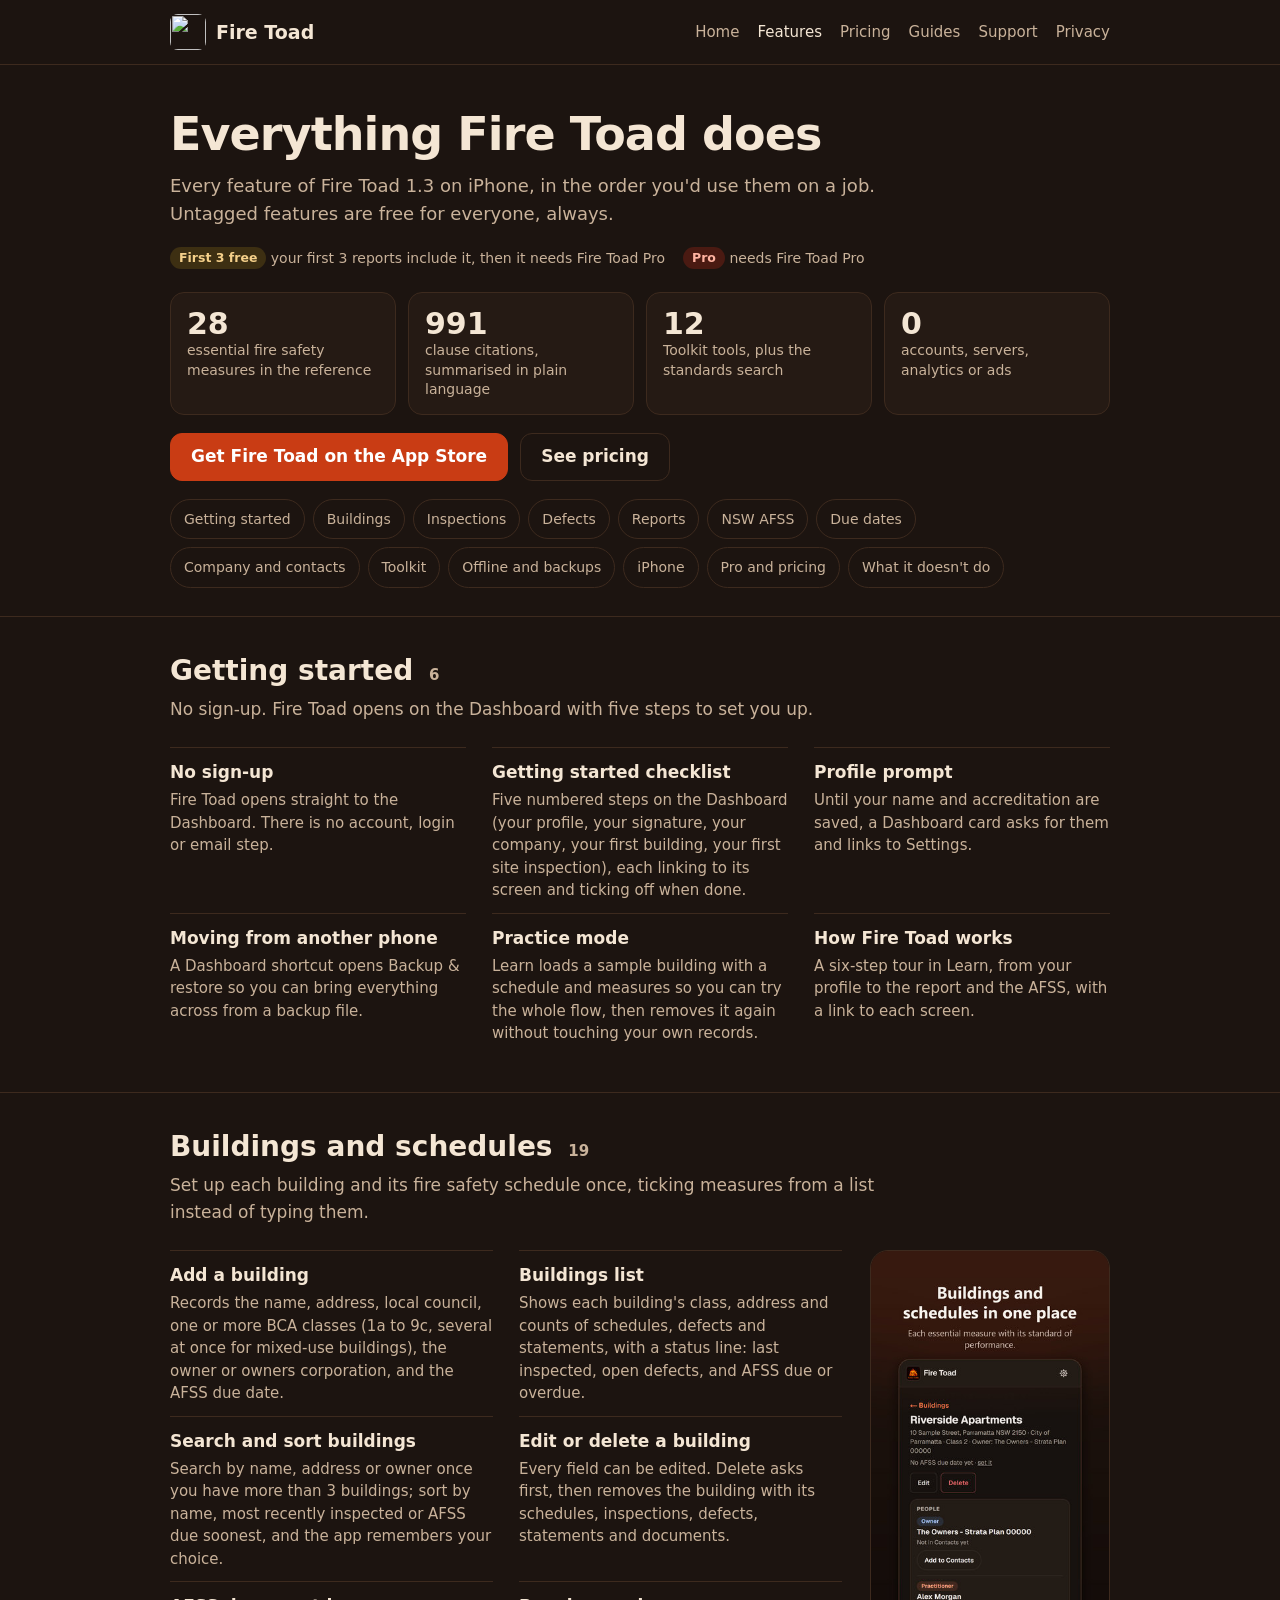
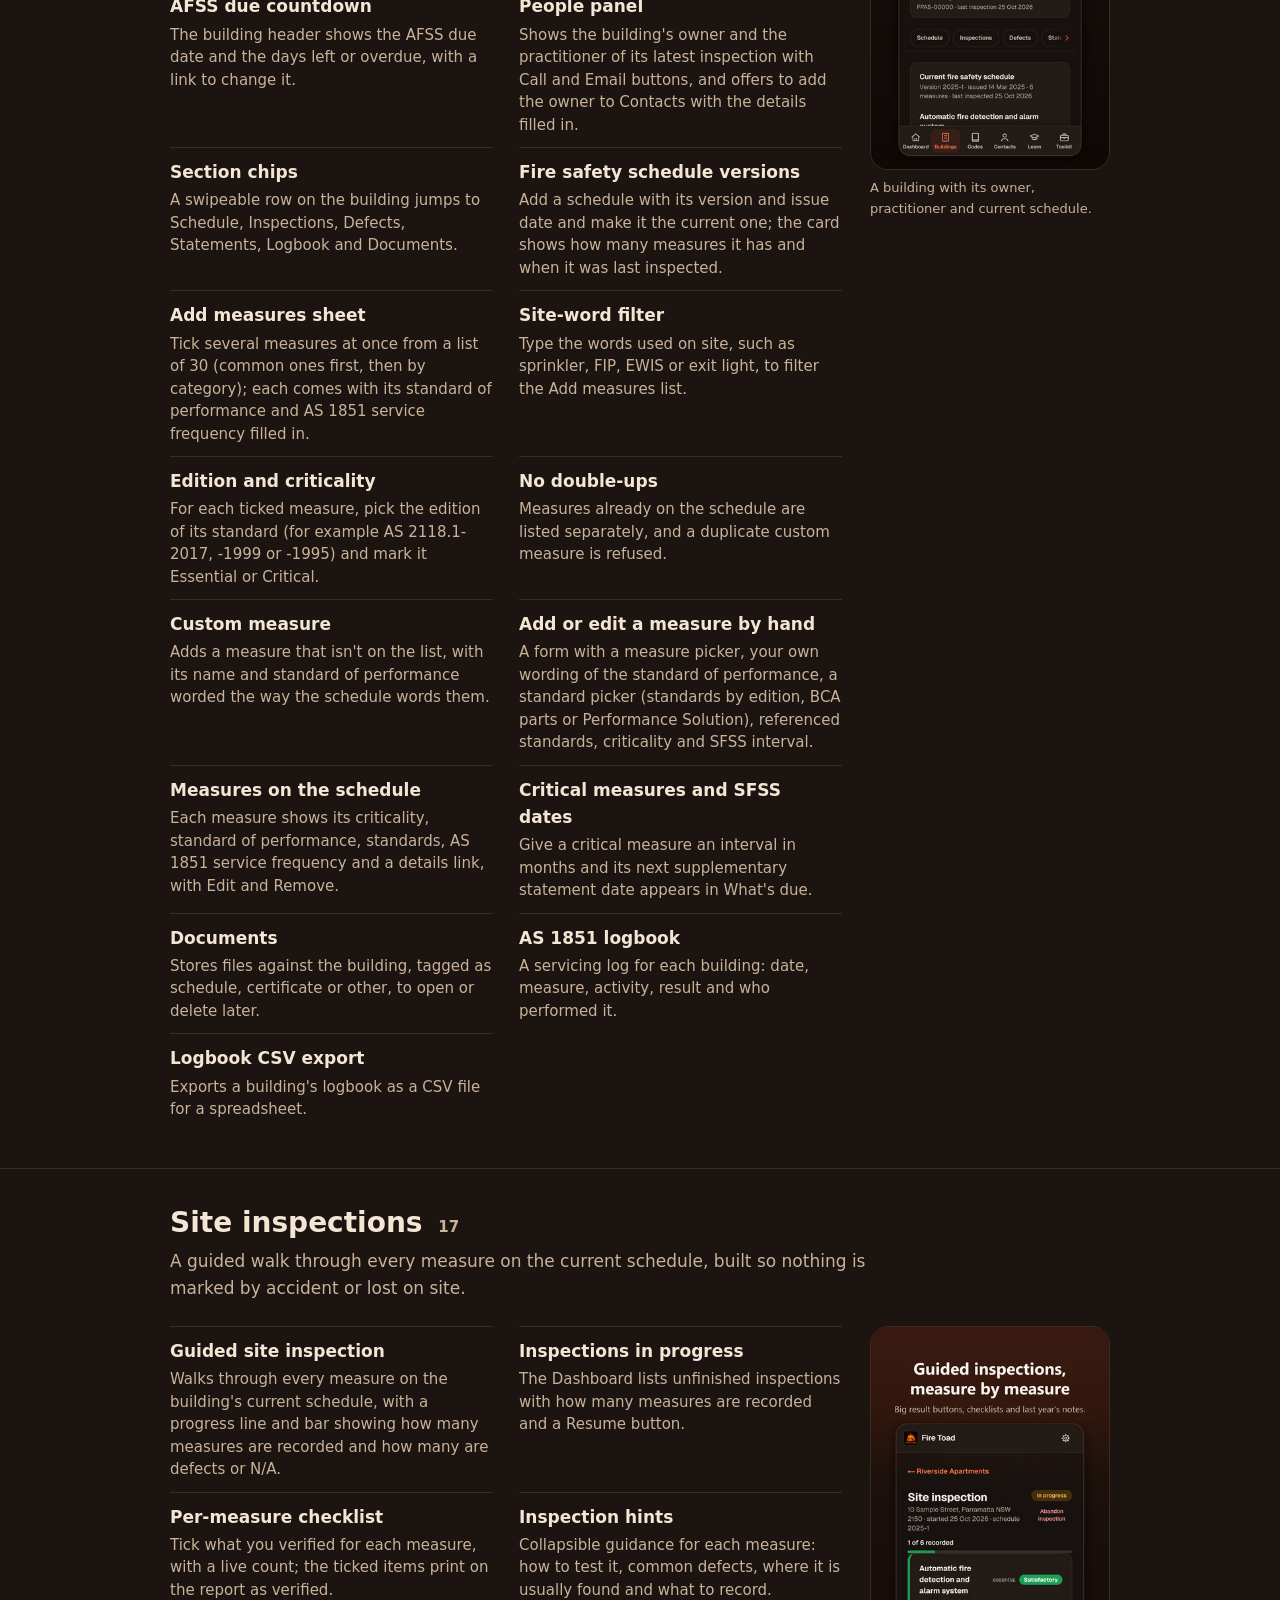
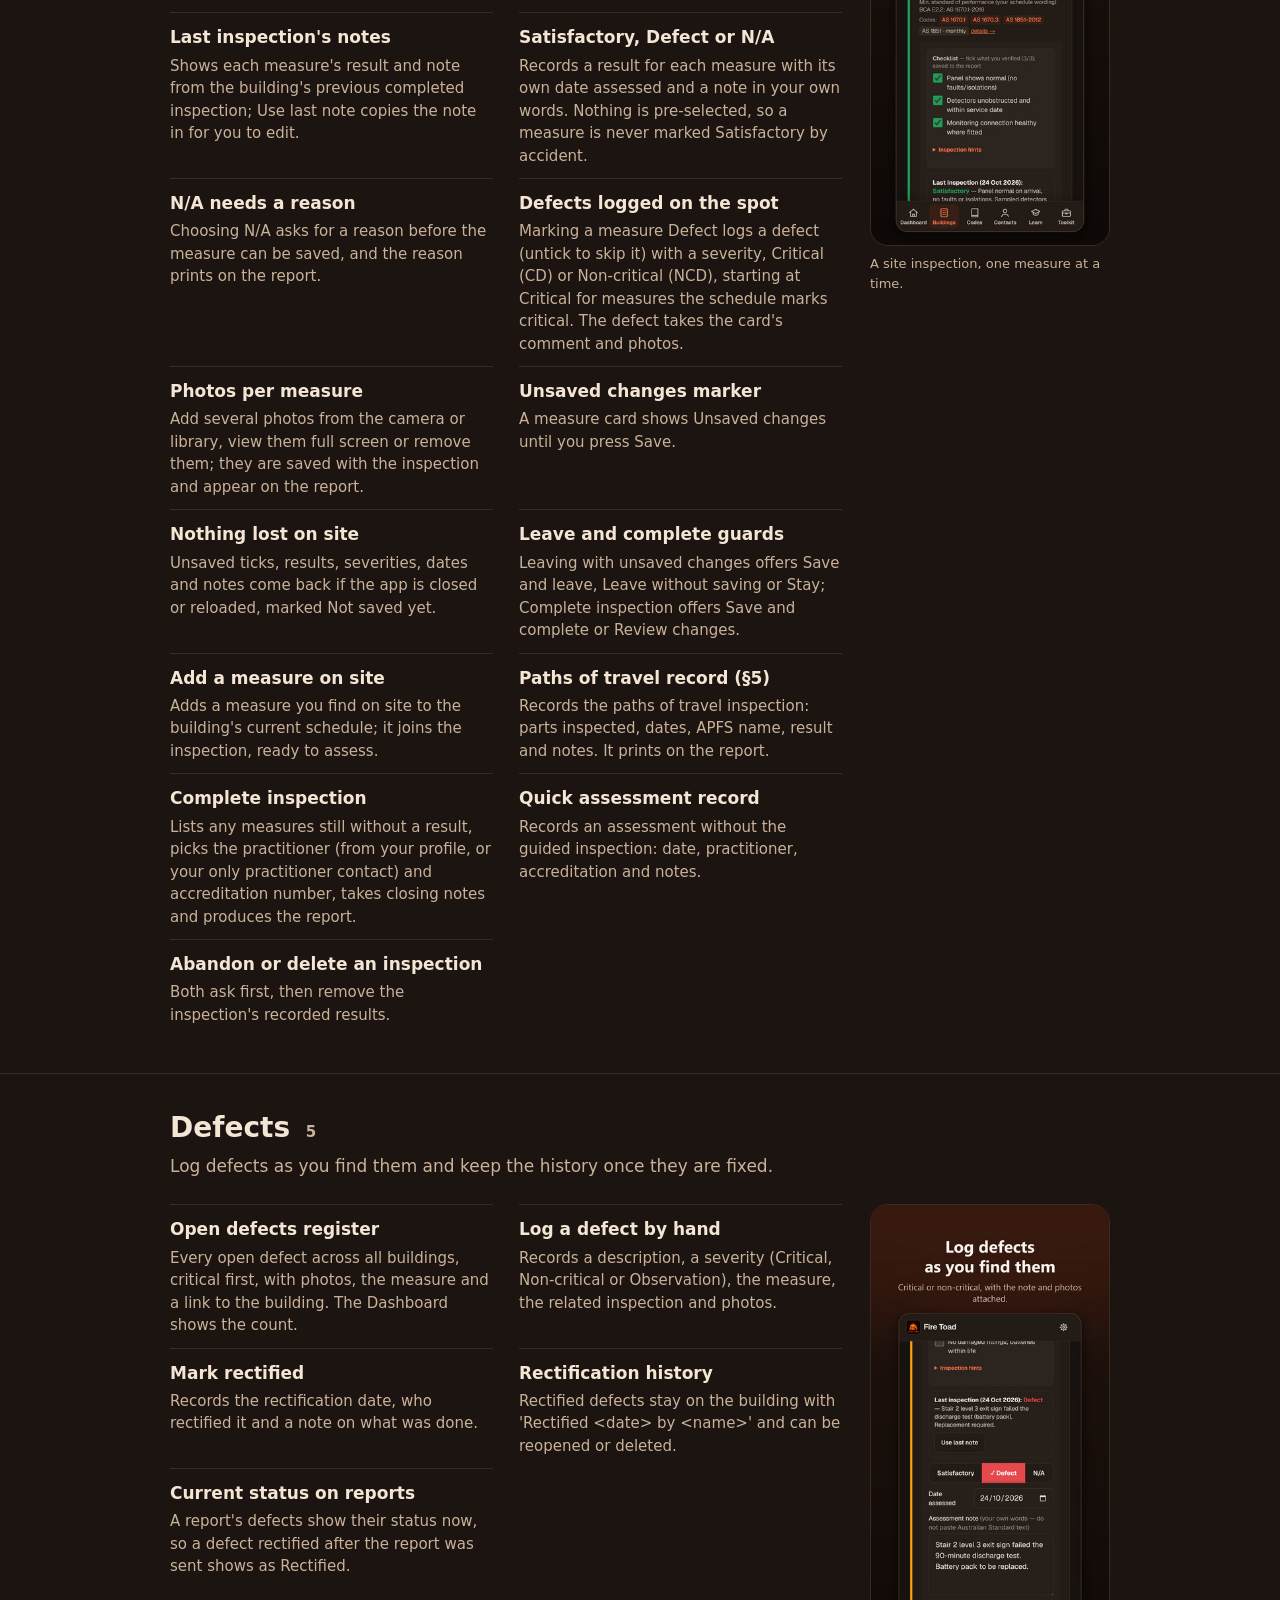
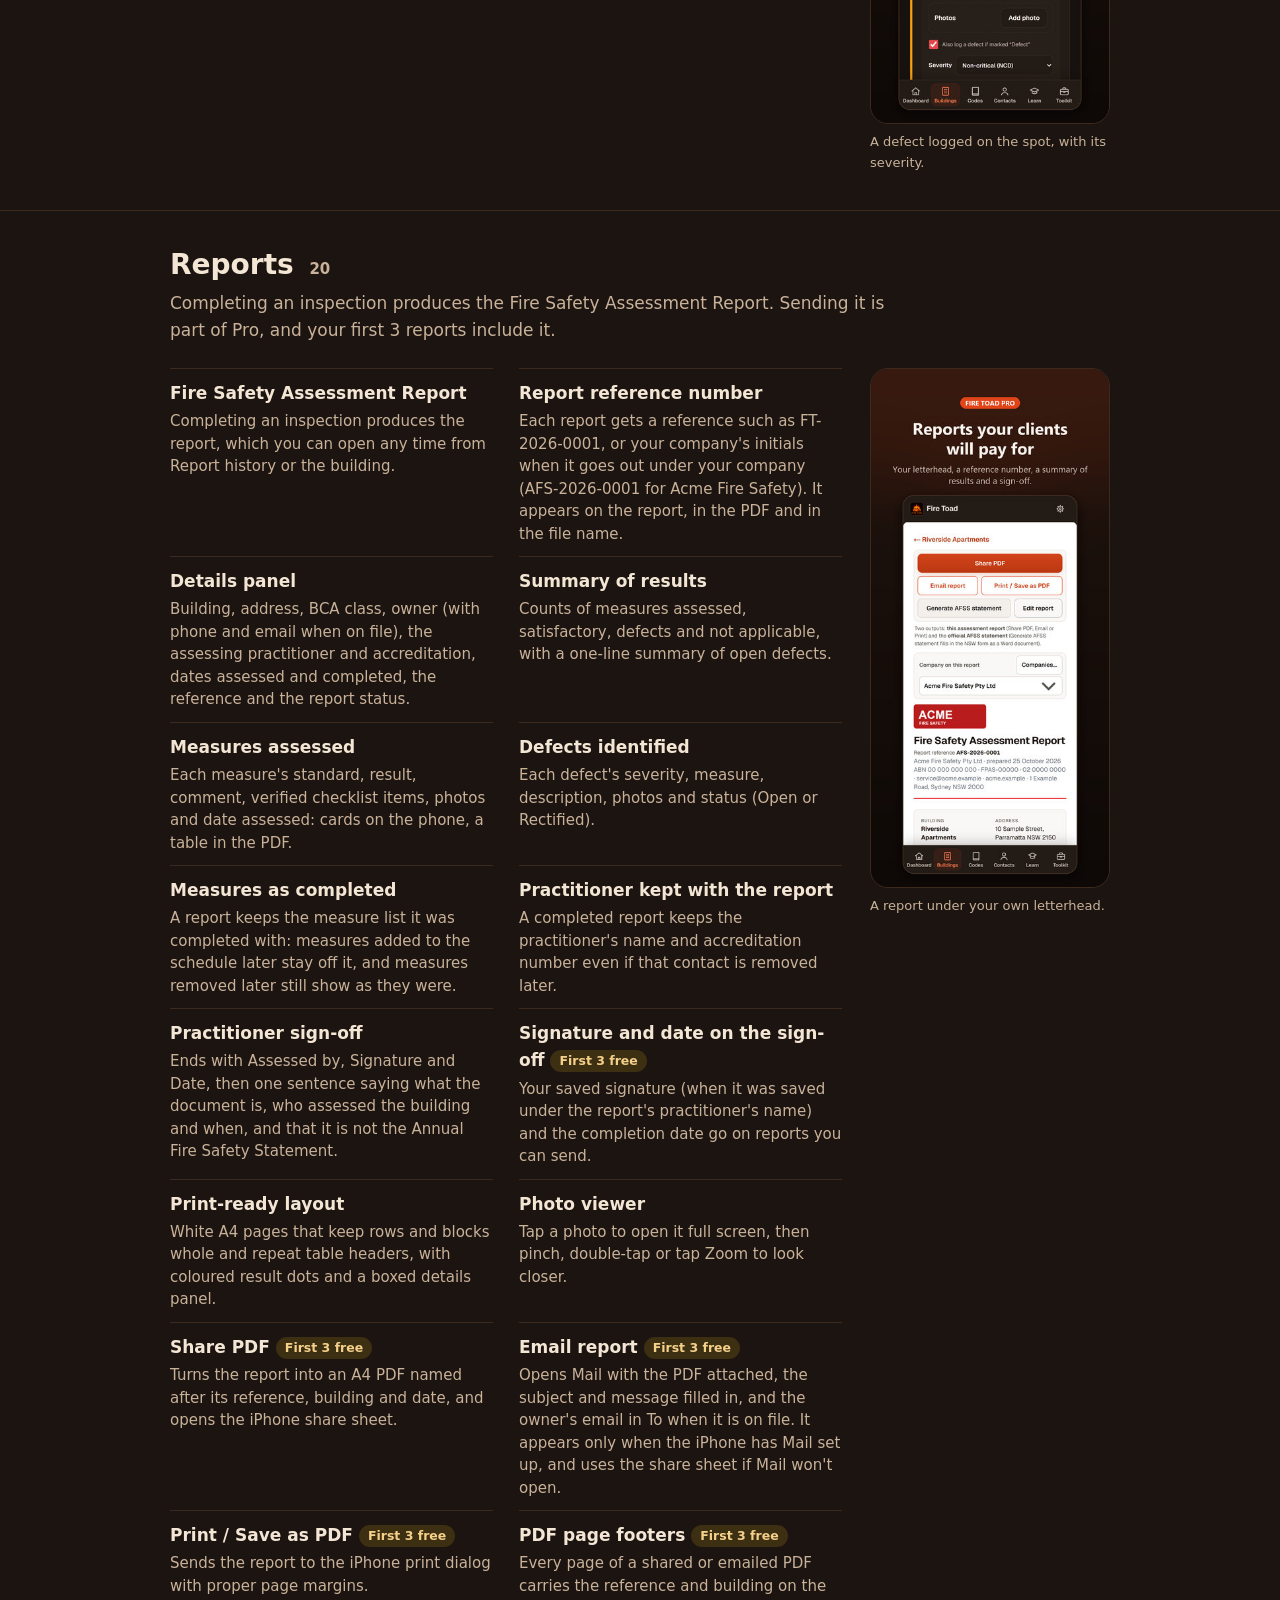
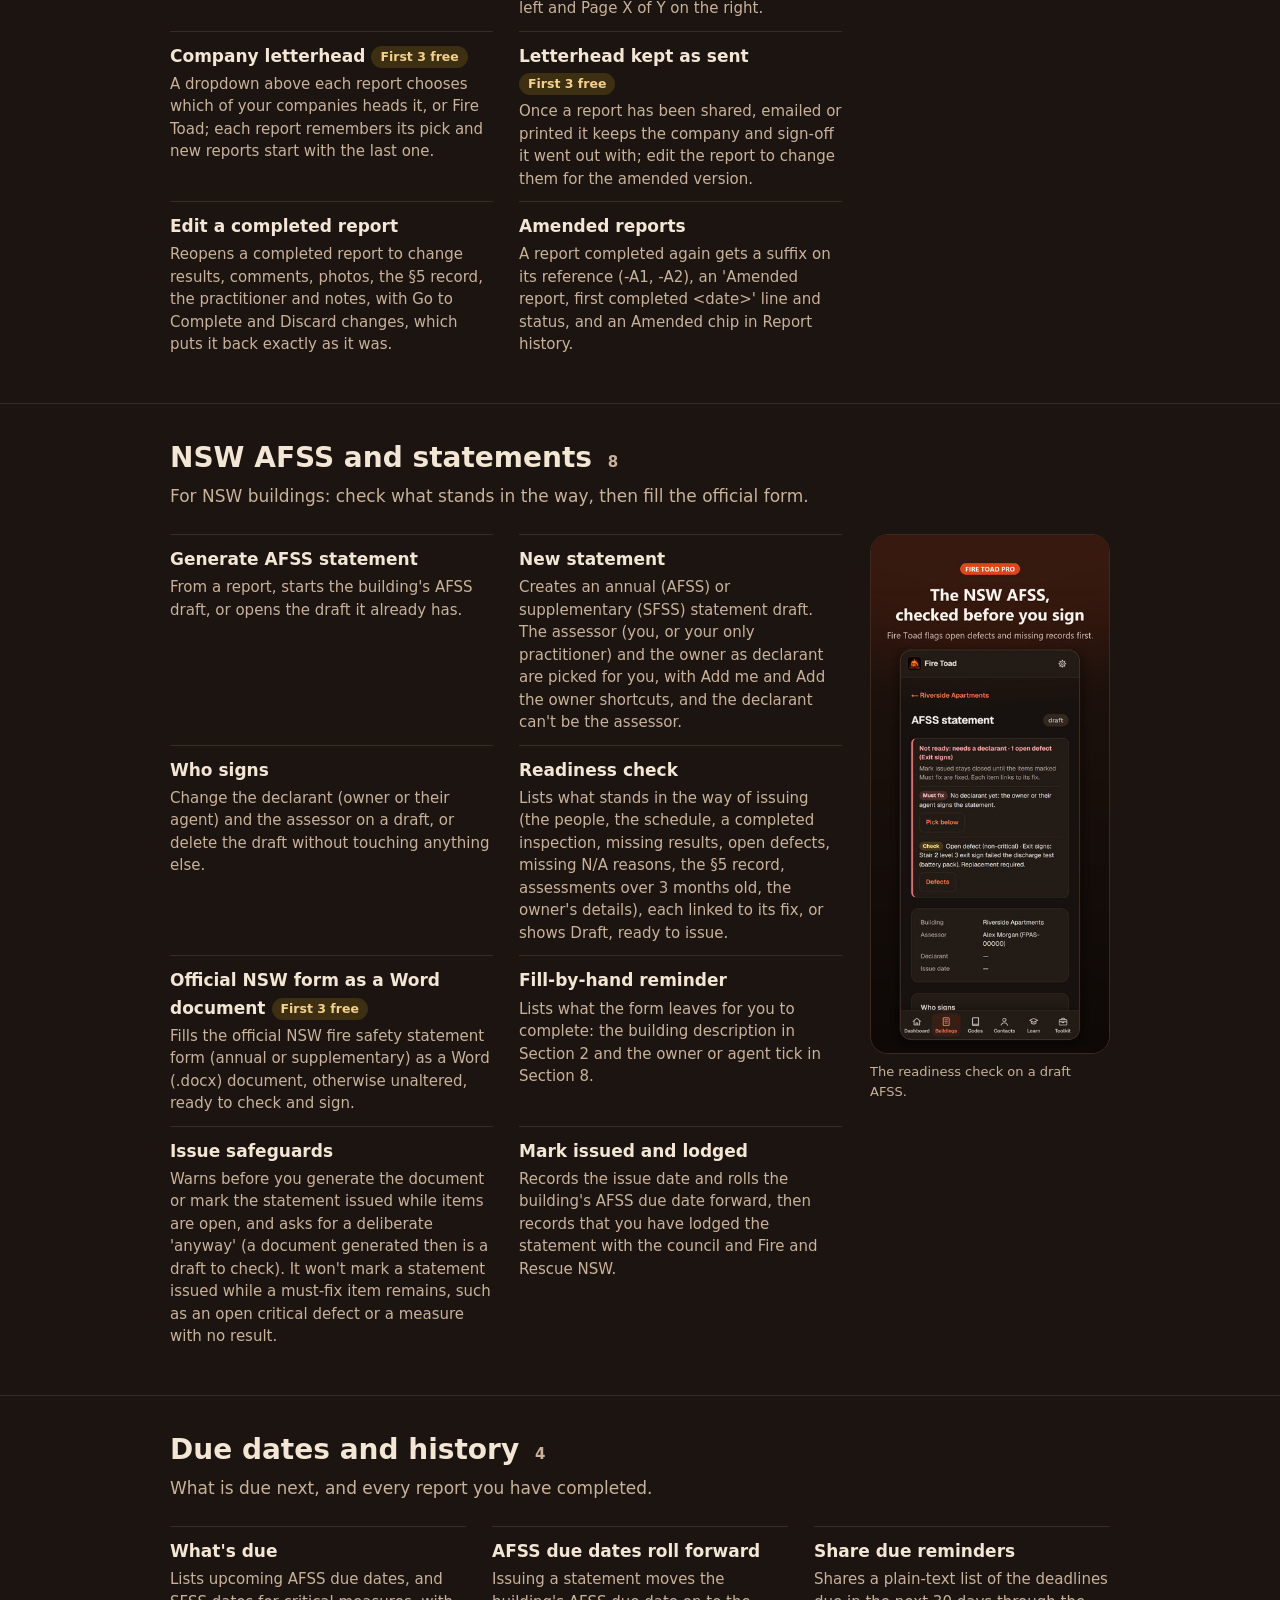
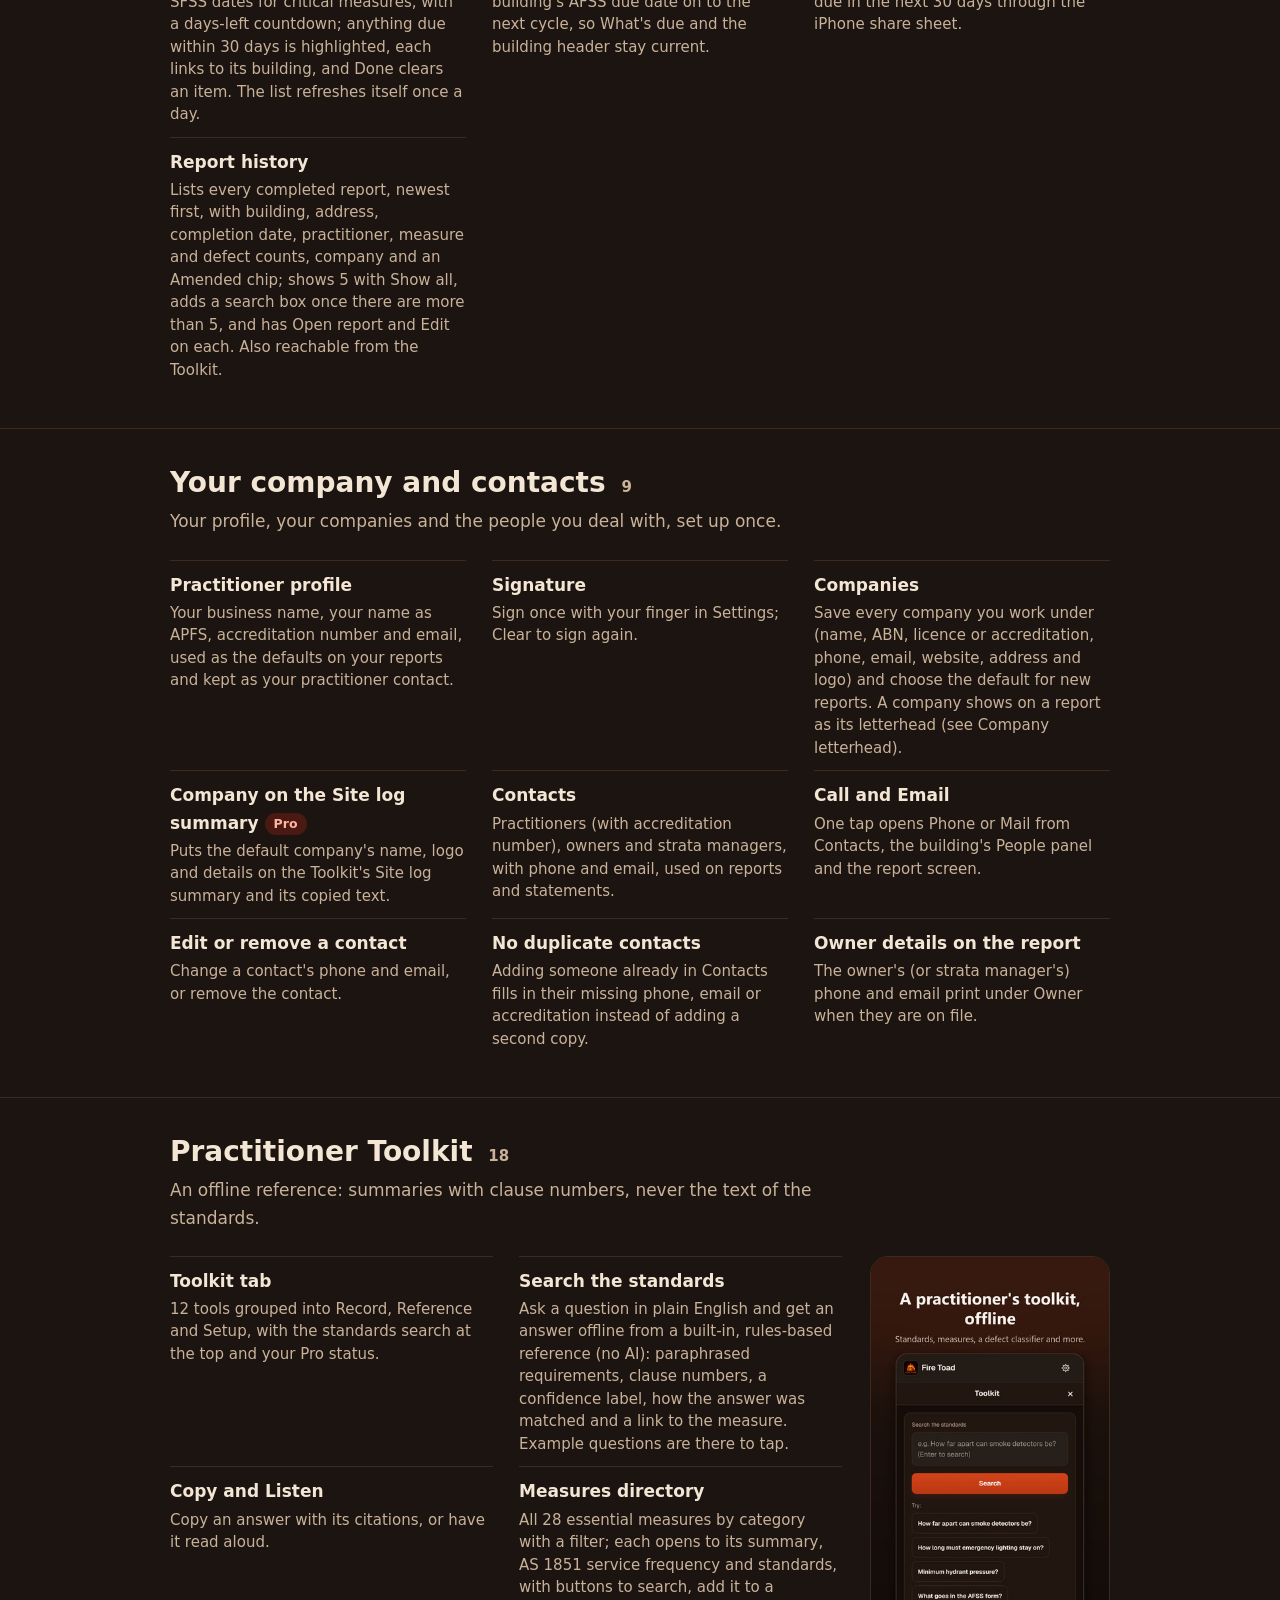
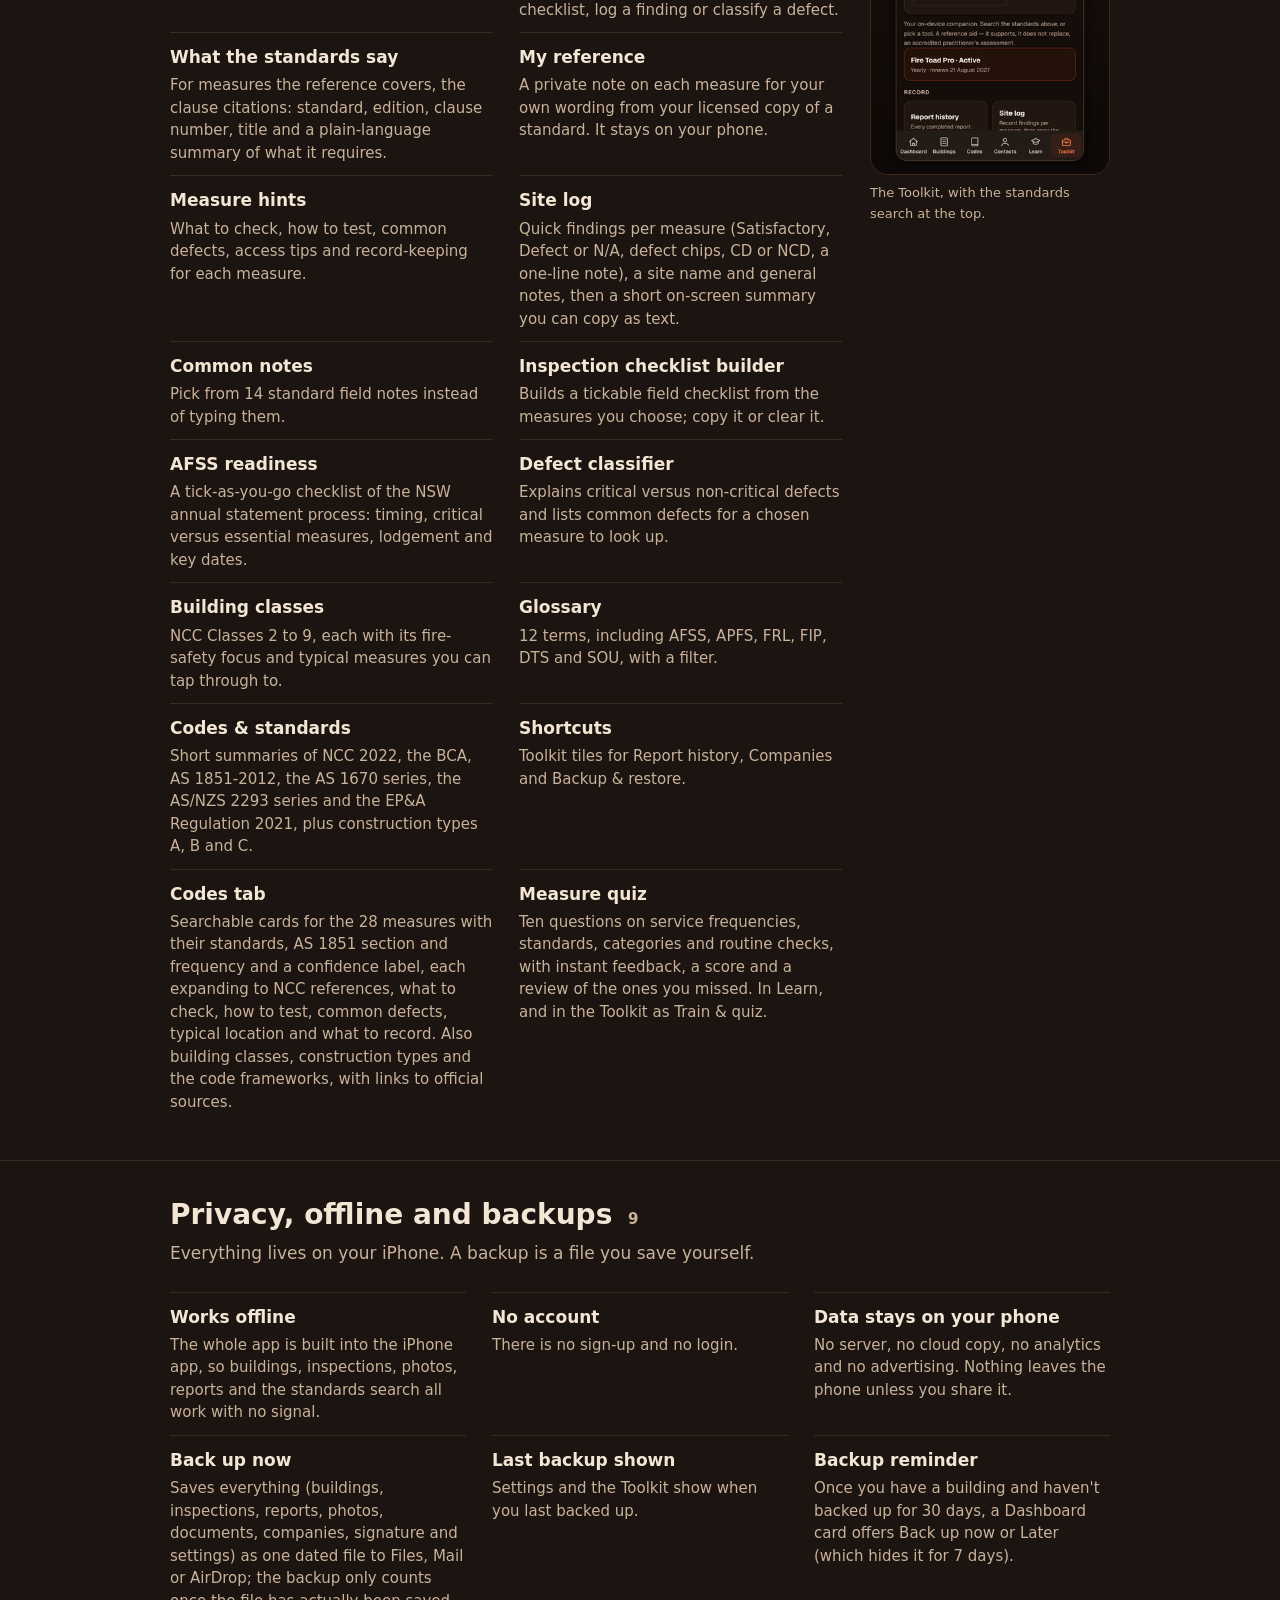
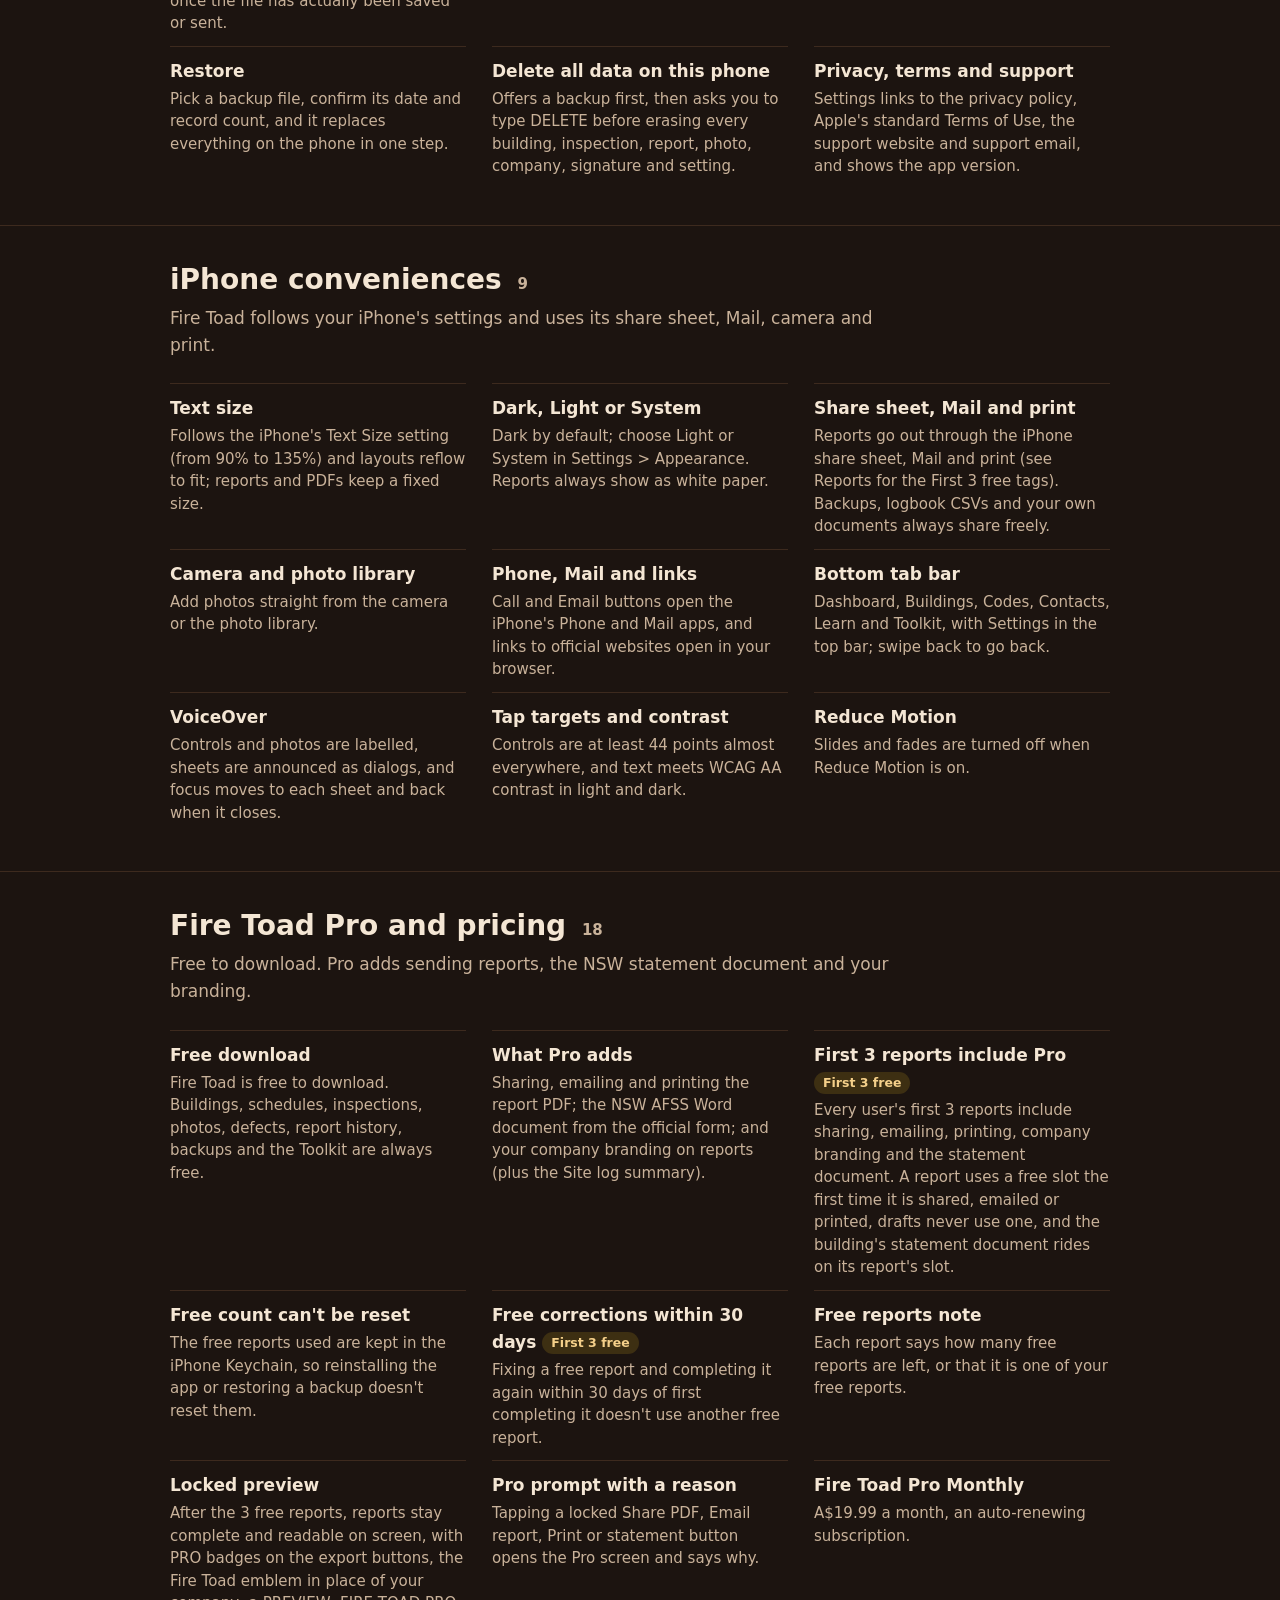
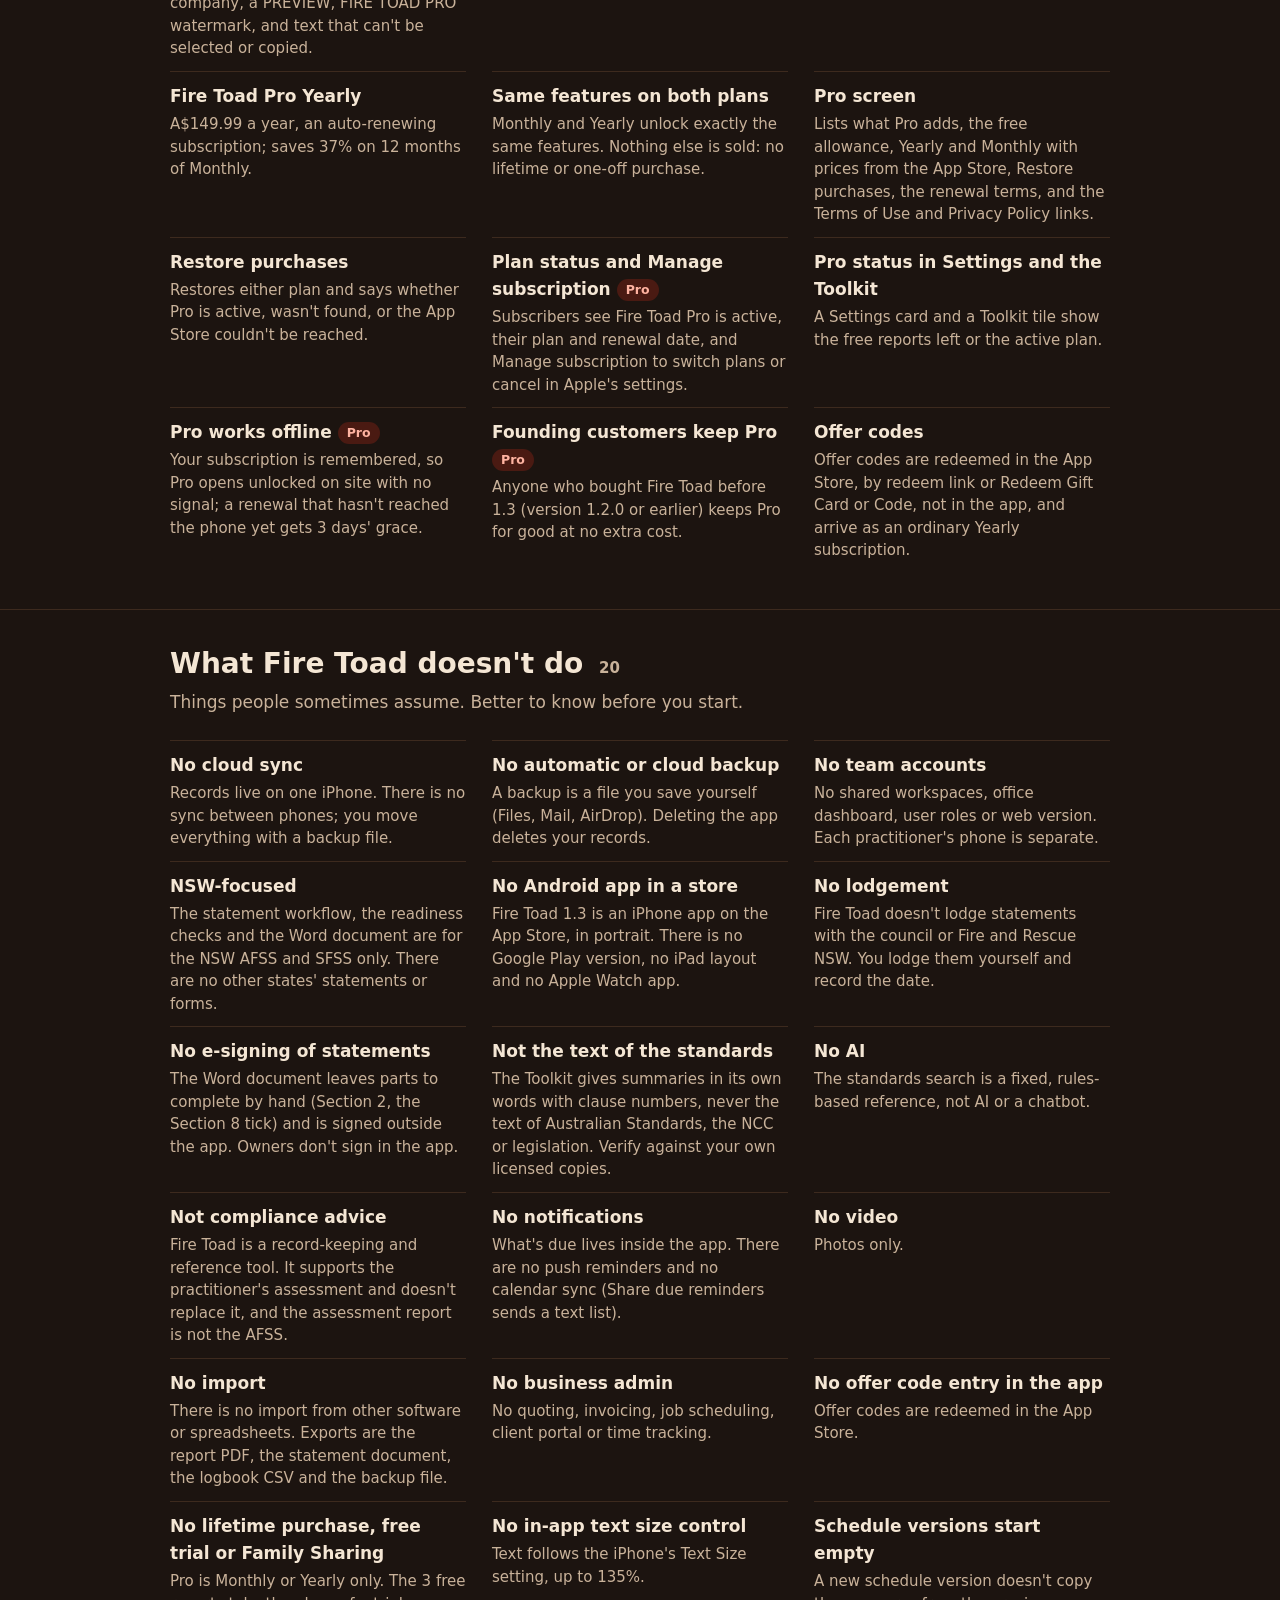
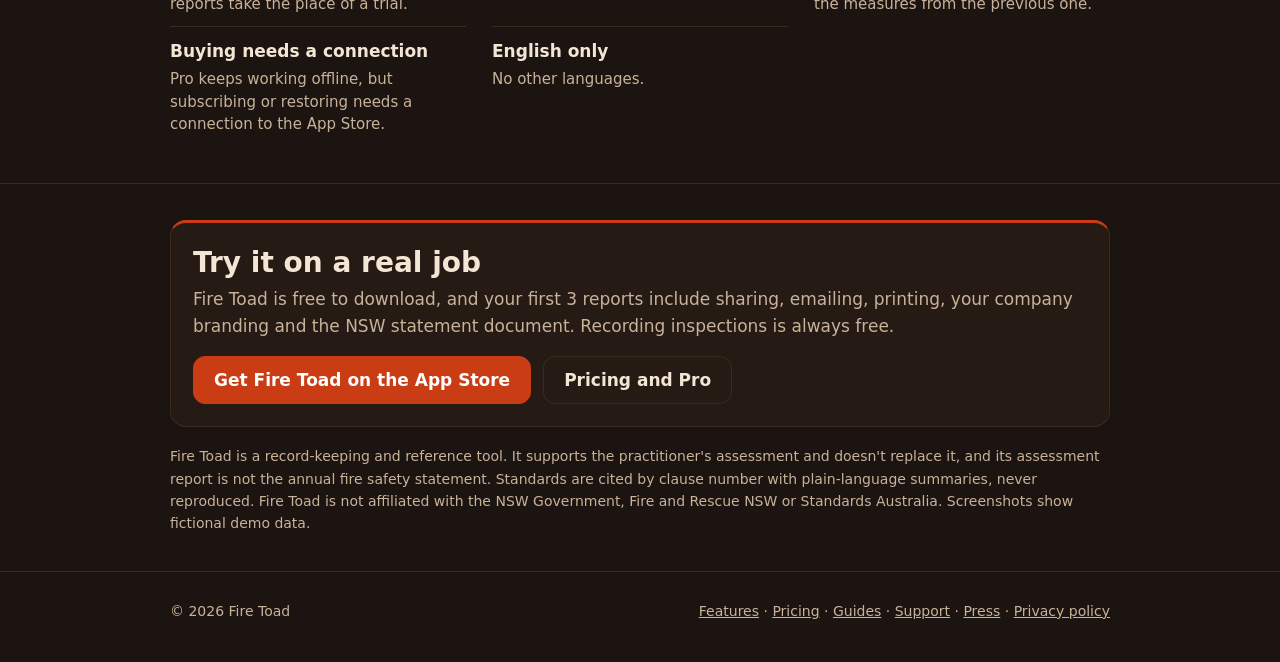
==== features/index.html @ d0531096 "Release-day site for Fire Toad 1.3: Features, Pricing, Press, free downloads, AFSS due-date helper, " ====
<!doctype html>
<html lang="en-AU">
<head>
<meta charset="utf-8">
<meta name="viewport" content="width=device-width, initial-scale=1">
<title>Features: inspections, defects, reports and the NSW AFSS — Fire Toad</title>
<meta name="description" content="Everything Fire Toad does on iPhone: buildings and fire safety schedules, guided site inspections, defects, the assessment report, the NSW AFSS form and an offline Toolkit. Free and Pro features marked.">
<link rel="canonical" href="https://firetoad72.github.io/firetoad/features/">
<meta property="og:type" content="website">
<meta property="og:site_name" content="Fire Toad">
<meta property="og:locale" content="en_AU">
<meta property="og:title" content="Fire Toad features">
<meta property="og:description" content="Guided site inspections, defects, the assessment report, the NSW AFSS form and an offline Toolkit for fire safety practitioners. Free and Pro features marked.">
<meta property="og:url" content="https://firetoad72.github.io/firetoad/features/">
<meta property="og:image" content="https://firetoad72.github.io/firetoad/firetoad-logo.jpg">
<meta name="theme-color" content="#1c1410">
<link rel="icon" href="../firetoad-logo.jpg">
<link rel="apple-touch-icon" href="../apple-touch-icon.png">
<link rel="stylesheet" href="../style.css">
<script type="application/ld+json">
{
  "@context": "https://schema.org",
  "@type": "SoftwareApplication",
  "name": "Fire Toad",
  "description": "An iPhone app for fire safety practitioners: buildings and fire safety schedules, guided site inspections, defects, the Fire Safety Assessment Report and the NSW annual fire safety statement form. Works offline with no account.",
  "applicationCategory": "BusinessApplication",
  "operatingSystem": "iOS",
  "inLanguage": "en-AU",
  "url": "https://firetoad72.github.io/firetoad/features/",
  "installUrl": "https://apps.apple.com/app/id6818058403",
  "image": "https://firetoad72.github.io/firetoad/media/fire-toad-icon-1024.png",
  "screenshot": [
    "https://firetoad72.github.io/firetoad/screenshots/1.3/01-report-720.jpg",
    "https://firetoad72.github.io/firetoad/screenshots/1.3/03-building-720.jpg",
    "https://firetoad72.github.io/firetoad/screenshots/1.3/05-inspection-720.jpg",
    "https://firetoad72.github.io/firetoad/screenshots/1.3/06-defect-720.jpg",
    "https://firetoad72.github.io/firetoad/screenshots/1.3/08-afss-720.jpg",
    "https://firetoad72.github.io/firetoad/screenshots/1.3/09-toolkit-720.jpg"
  ],
  "publisher": { "@type": "Organization", "name": "Fire Toad", "url": "https://firetoad72.github.io/firetoad/", "email": "firetoad42@gmail.com" },
  "offers": [
    {
      "@type": "Offer",
      "name": "Fire Toad (free download)",
      "price": "0",
      "priceCurrency": "AUD",
      "url": "https://apps.apple.com/app/id6818058403"
    },
    {
      "@type": "Offer",
      "name": "Fire Toad Pro Monthly",
      "description": "In-app auto-renewing subscription, billed monthly.",
      "price": "19.99",
      "priceCurrency": "AUD",
      "priceSpecification": { "@type": "UnitPriceSpecification", "price": "19.99", "priceCurrency": "AUD", "billingDuration": "P1M", "unitCode": "MON" },
      "url": "https://firetoad72.github.io/firetoad/pricing/"
    },
    {
      "@type": "Offer",
      "name": "Fire Toad Pro Yearly",
      "description": "In-app auto-renewing subscription, billed yearly.",
      "price": "149.99",
      "priceCurrency": "AUD",
      "priceSpecification": { "@type": "UnitPriceSpecification", "price": "149.99", "priceCurrency": "AUD", "billingDuration": "P1Y", "unitCode": "ANN" },
      "url": "https://firetoad72.github.io/firetoad/pricing/"
    }
  ]
}
</script>
</head>
<body>
<header class="top">
  <div class="wrap">
    <a class="brand" href="../"><img src="../firetoad-logo.jpg" alt="">Fire Toad</a>
    <nav class="links" aria-label="Site">
      <a href="../">Home</a>
      <a href="./" aria-current="page">Features</a>
      <a href="../pricing/">Pricing</a>
      <a href="../guides/">Guides</a>
      <a href="../support/">Support</a>
      <a href="../privacy/">Privacy</a>
    </nav>
  </div>
</header>

<main>
  <div class="wrap page-head">
    <h1>Everything Fire Toad does</h1>
    <p class="lead">Every feature of Fire Toad 1.3 on iPhone, in the order you'd use them on a job. Untagged features are free for everyone, always.</p>
    <ul class="legend" aria-label="Tags">
      <li><span class="tier first3">First 3 free</span> your first 3 reports include it, then it needs Fire Toad Pro</li>
      <li><span class="tier pro">Pro</span> needs Fire Toad Pro</li>
    </ul>
    <div class="stats">
      <div class="stat"><b>28</b><span>essential fire safety measures in the reference</span></div>
      <div class="stat"><b>991</b><span>clause citations, summarised in plain language</span></div>
      <div class="stat"><b>12</b><span>Toolkit tools, plus the standards search</span></div>
      <div class="stat"><b>0</b><span>accounts, servers, analytics or ads</span></div>
    </div>
    <div class="cta">
      <a class="btn primary" href="https://apps.apple.com/app/id6818058403">Get Fire Toad on the App Store</a>
      <a class="btn" href="../pricing/">See pricing</a>
    </div>
    <ul class="jump" aria-label="Jump to">
        <li><a href="#getting-started">Getting started</a></li>
        <li><a href="#buildings">Buildings</a></li>
        <li><a href="#inspections">Inspections</a></li>
        <li><a href="#defects">Defects</a></li>
        <li><a href="#reports">Reports</a></li>
        <li><a href="#afss">NSW AFSS</a></li>
        <li><a href="#due-dates">Due dates</a></li>
        <li><a href="#company">Company and contacts</a></li>
        <li><a href="#toolkit">Toolkit</a></li>
        <li><a href="#privacy">Offline and backups</a></li>
        <li><a href="#iphone">iPhone</a></li>
        <li><a href="#pro">Pro and pricing</a></li>
        <li><a href="#not-included">What it doesn't do</a></li>
    </ul>
  </div>

  <section id="getting-started">
    <div class="wrap">
      <h2>Getting started <span class="count">6</span></h2>
      <p class="sub">No sign-up. Fire Toad opens on the Dashboard with five steps to set you up.</p>
      <div class="fgroup noshot">
      <ul class="flist">
        <li><strong>No sign-up</strong><p>Fire Toad opens straight to the Dashboard. There is no account, login or email step.</p></li>
        <li><strong>Getting started checklist</strong><p>Five numbered steps on the Dashboard (your profile, your signature, your company, your first building, your first site inspection), each linking to its screen and ticking off when done.</p></li>
        <li><strong>Profile prompt</strong><p>Until your name and accreditation are saved, a Dashboard card asks for them and links to Settings.</p></li>
        <li><strong>Moving from another phone</strong><p>A Dashboard shortcut opens Backup &amp; restore so you can bring everything across from a backup file.</p></li>
        <li><strong>Practice mode</strong><p>Learn loads a sample building with a schedule and measures so you can try the whole flow, then removes it again without touching your own records.</p></li>
        <li><strong>How Fire Toad works</strong><p>A six-step tour in Learn, from your profile to the report and the AFSS, with a link to each screen.</p></li>
      </ul>
      </div>
    </div>
  </section>
  <section id="buildings">
    <div class="wrap">
      <h2>Buildings and schedules <span class="count">19</span></h2>
      <p class="sub">Set up each building and its fire safety schedule once, ticking measures from a list instead of typing them.</p>
      <div class="fgroup">
      <ul class="flist">
        <li><strong>Add a building</strong><p>Records the name, address, local council, one or more BCA classes (1a to 9c, several at once for mixed-use buildings), the owner or owners corporation, and the AFSS due date.</p></li>
        <li><strong>Buildings list</strong><p>Shows each building's class, address and counts of schedules, defects and statements, with a status line: last inspected, open defects, and AFSS due or overdue.</p></li>
        <li><strong>Search and sort buildings</strong><p>Search by name, address or owner once you have more than 3 buildings; sort by name, most recently inspected or AFSS due soonest, and the app remembers your choice.</p></li>
        <li><strong>Edit or delete a building</strong><p>Every field can be edited. Delete asks first, then removes the building with its schedules, inspections, defects, statements and documents.</p></li>
        <li><strong>AFSS due countdown</strong><p>The building header shows the AFSS due date and the days left or overdue, with a link to change it.</p></li>
        <li><strong>People panel</strong><p>Shows the building's owner and the practitioner of its latest inspection with Call and Email buttons, and offers to add the owner to Contacts with the details filled in.</p></li>
        <li><strong>Section chips</strong><p>A swipeable row on the building jumps to Schedule, Inspections, Defects, Statements, Logbook and Documents.</p></li>
        <li><strong>Fire safety schedule versions</strong><p>Add a schedule with its version and issue date and make it the current one; the card shows how many measures it has and when it was last inspected.</p></li>
        <li><strong>Add measures sheet</strong><p>Tick several measures at once from a list of 30 (common ones first, then by category); each comes with its standard of performance and AS 1851 service frequency filled in.</p></li>
        <li><strong>Site-word filter</strong><p>Type the words used on site, such as sprinkler, FIP, EWIS or exit light, to filter the Add measures list.</p></li>
        <li><strong>Edition and criticality</strong><p>For each ticked measure, pick the edition of its standard (for example AS 2118.1-2017, -1999 or -1995) and mark it Essential or Critical.</p></li>
        <li><strong>No double-ups</strong><p>Measures already on the schedule are listed separately, and a duplicate custom measure is refused.</p></li>
        <li><strong>Custom measure</strong><p>Adds a measure that isn't on the list, with its name and standard of performance worded the way the schedule words them.</p></li>
        <li><strong>Add or edit a measure by hand</strong><p>A form with a measure picker, your own wording of the standard of performance, a standard picker (standards by edition, BCA parts or Performance Solution), referenced standards, criticality and SFSS interval.</p></li>
        <li><strong>Measures on the schedule</strong><p>Each measure shows its criticality, standard of performance, standards, AS 1851 service frequency and a details link, with Edit and Remove.</p></li>
        <li><strong>Critical measures and SFSS dates</strong><p>Give a critical measure an interval in months and its next supplementary statement date appears in What's due.</p></li>
        <li><strong>Documents</strong><p>Stores files against the building, tagged as schedule, certificate or other, to open or delete later.</p></li>
        <li><strong>AS 1851 logbook</strong><p>A servicing log for each building: date, measure, activity, result and who performed it.</p></li>
        <li><strong>Logbook CSV export</strong><p>Exports a building's logbook as a CSV file for a spreadsheet.</p></li>
      </ul>
      <figure class="fshot">
        <img src="../screenshots/1.3/03-building-360.jpg" srcset="../screenshots/1.3/03-building-360.jpg 360w, ../screenshots/1.3/03-building-720.jpg 720w" sizes="(max-width: 760px) 220px, 240px" width="720" height="1565" loading="lazy" decoding="async" alt="The Riverside Apartments building screen in Fire Toad: address, class and owner, the People panel with the owner and practitioner, section chips and the current fire safety schedule.">
        <figcaption>A building with its owner, practitioner and current schedule.</figcaption>
      </figure>
      </div>
    </div>
  </section>
  <section id="inspections">
    <div class="wrap">
      <h2>Site inspections <span class="count">17</span></h2>
      <p class="sub">A guided walk through every measure on the current schedule, built so nothing is marked by accident or lost on site.</p>
      <div class="fgroup">
      <ul class="flist">
        <li><strong>Guided site inspection</strong><p>Walks through every measure on the building's current schedule, with a progress line and bar showing how many measures are recorded and how many are defects or N/A.</p></li>
        <li><strong>Inspections in progress</strong><p>The Dashboard lists unfinished inspections with how many measures are recorded and a Resume button.</p></li>
        <li><strong>Per-measure checklist</strong><p>Tick what you verified for each measure, with a live count; the ticked items print on the report as verified.</p></li>
        <li><strong>Inspection hints</strong><p>Collapsible guidance for each measure: how to test it, common defects, where it is usually found and what to record.</p></li>
        <li><strong>Last inspection's notes</strong><p>Shows each measure's result and note from the building's previous completed inspection; Use last note copies the note in for you to edit.</p></li>
        <li><strong>Satisfactory, Defect or N/A</strong><p>Records a result for each measure with its own date assessed and a note in your own words. Nothing is pre-selected, so a measure is never marked Satisfactory by accident.</p></li>
        <li><strong>N/A needs a reason</strong><p>Choosing N/A asks for a reason before the measure can be saved, and the reason prints on the report.</p></li>
        <li><strong>Defects logged on the spot</strong><p>Marking a measure Defect logs a defect (untick to skip it) with a severity, Critical (CD) or Non-critical (NCD), starting at Critical for measures the schedule marks critical. The defect takes the card's comment and photos.</p></li>
        <li><strong>Photos per measure</strong><p>Add several photos from the camera or library, view them full screen or remove them; they are saved with the inspection and appear on the report.</p></li>
        <li><strong>Unsaved changes marker</strong><p>A measure card shows Unsaved changes until you press Save.</p></li>
        <li><strong>Nothing lost on site</strong><p>Unsaved ticks, results, severities, dates and notes come back if the app is closed or reloaded, marked Not saved yet.</p></li>
        <li><strong>Leave and complete guards</strong><p>Leaving with unsaved changes offers Save and leave, Leave without saving or Stay; Complete inspection offers Save and complete or Review changes.</p></li>
        <li><strong>Add a measure on site</strong><p>Adds a measure you find on site to the building's current schedule; it joins the inspection, ready to assess.</p></li>
        <li><strong>Paths of travel record (§5)</strong><p>Records the paths of travel inspection: parts inspected, dates, APFS name, result and notes. It prints on the report.</p></li>
        <li><strong>Complete inspection</strong><p>Lists any measures still without a result, picks the practitioner (from your profile, or your only practitioner contact) and accreditation number, takes closing notes and produces the report.</p></li>
        <li><strong>Quick assessment record</strong><p>Records an assessment without the guided inspection: date, practitioner, accreditation and notes.</p></li>
        <li><strong>Abandon or delete an inspection</strong><p>Both ask first, then remove the inspection's recorded results.</p></li>
      </ul>
      <figure class="fshot">
        <img src="../screenshots/1.3/05-inspection-360.jpg" srcset="../screenshots/1.3/05-inspection-360.jpg 360w, ../screenshots/1.3/05-inspection-720.jpg 720w" sizes="(max-width: 760px) 220px, 240px" width="720" height="1565" loading="lazy" decoding="async" alt="A Fire Toad site inspection at Riverside Apartments: the automatic fire detection and alarm system marked Satisfactory, with three checklist items ticked and the note from the last inspection.">
        <figcaption>A site inspection, one measure at a time.</figcaption>
      </figure>
      </div>
    </div>
  </section>
  <section id="defects">
    <div class="wrap">
      <h2>Defects <span class="count">5</span></h2>
      <p class="sub">Log defects as you find them and keep the history once they are fixed.</p>
      <div class="fgroup">
      <ul class="flist">
        <li><strong>Open defects register</strong><p>Every open defect across all buildings, critical first, with photos, the measure and a link to the building. The Dashboard shows the count.</p></li>
        <li><strong>Log a defect by hand</strong><p>Records a description, a severity (Critical, Non-critical or Observation), the measure, the related inspection and photos.</p></li>
        <li><strong>Mark rectified</strong><p>Records the rectification date, who rectified it and a note on what was done.</p></li>
        <li><strong>Rectification history</strong><p>Rectified defects stay on the building with 'Rectified &lt;date&gt; by &lt;name&gt;' and can be reopened or deleted.</p></li>
        <li><strong>Current status on reports</strong><p>A report's defects show their status now, so a defect rectified after the report was sent shows as Rectified.</p></li>
      </ul>
      <figure class="fshot">
        <img src="../screenshots/1.3/06-defect-360.jpg" srcset="../screenshots/1.3/06-defect-360.jpg 360w, ../screenshots/1.3/06-defect-720.jpg 720w" sizes="(max-width: 760px) 220px, 240px" width="720" height="1565" loading="lazy" decoding="async" alt="An exit sign marked Defect in Fire Toad, with the last inspection's note, an assessment note in the practitioner's own words, a photo button and the severity set to Non-critical (NCD).">
        <figcaption>A defect logged on the spot, with its severity.</figcaption>
      </figure>
      </div>
    </div>
  </section>
  <section id="reports">
    <div class="wrap">
      <h2>Reports <span class="count">20</span></h2>
      <p class="sub">Completing an inspection produces the Fire Safety Assessment Report. Sending it is part of Pro, and your first 3 reports include it.</p>
      <div class="fgroup">
      <ul class="flist">
        <li><strong>Fire Safety Assessment Report</strong><p>Completing an inspection produces the report, which you can open any time from Report history or the building.</p></li>
        <li><strong>Report reference number</strong><p>Each report gets a reference such as FT-2026-0001, or your company's initials when it goes out under your company (AFS-2026-0001 for Acme Fire Safety). It appears on the report, in the PDF and in the file name.</p></li>
        <li><strong>Details panel</strong><p>Building, address, BCA class, owner (with phone and email when on file), the assessing practitioner and accreditation, dates assessed and completed, the reference and the report status.</p></li>
        <li><strong>Summary of results</strong><p>Counts of measures assessed, satisfactory, defects and not applicable, with a one-line summary of open defects.</p></li>
        <li><strong>Measures assessed</strong><p>Each measure's standard, result, comment, verified checklist items, photos and date assessed: cards on the phone, a table in the PDF.</p></li>
        <li><strong>Defects identified</strong><p>Each defect's severity, measure, description, photos and status (Open or Rectified).</p></li>
        <li><strong>Measures as completed</strong><p>A report keeps the measure list it was completed with: measures added to the schedule later stay off it, and measures removed later still show as they were.</p></li>
        <li><strong>Practitioner kept with the report</strong><p>A completed report keeps the practitioner's name and accreditation number even if that contact is removed later.</p></li>
        <li><strong>Practitioner sign-off</strong><p>Ends with Assessed by, Signature and Date, then one sentence saying what the document is, who assessed the building and when, and that it is not the Annual Fire Safety Statement.</p></li>
        <li><strong>Signature and date on the sign-off</strong><span class="tier first3" title="Your first 3 reports include it, then it needs Fire Toad Pro">First 3 free</span><p>Your saved signature (when it was saved under the report's practitioner's name) and the completion date go on reports you can send.</p></li>
        <li><strong>Print-ready layout</strong><p>White A4 pages that keep rows and blocks whole and repeat table headers, with coloured result dots and a boxed details panel.</p></li>
        <li><strong>Photo viewer</strong><p>Tap a photo to open it full screen, then pinch, double-tap or tap Zoom to look closer.</p></li>
        <li><strong>Share PDF</strong><span class="tier first3" title="Your first 3 reports include it, then it needs Fire Toad Pro">First 3 free</span><p>Turns the report into an A4 PDF named after its reference, building and date, and opens the iPhone share sheet.</p></li>
        <li><strong>Email report</strong><span class="tier first3" title="Your first 3 reports include it, then it needs Fire Toad Pro">First 3 free</span><p>Opens Mail with the PDF attached, the subject and message filled in, and the owner's email in To when it is on file. It appears only when the iPhone has Mail set up, and uses the share sheet if Mail won't open.</p></li>
        <li><strong>Print / Save as PDF</strong><span class="tier first3" title="Your first 3 reports include it, then it needs Fire Toad Pro">First 3 free</span><p>Sends the report to the iPhone print dialog with proper page margins.</p></li>
        <li><strong>PDF page footers</strong><span class="tier first3" title="Your first 3 reports include it, then it needs Fire Toad Pro">First 3 free</span><p>Every page of a shared or emailed PDF carries the reference and building on the left and Page X of Y on the right.</p></li>
        <li><strong>Company letterhead</strong><span class="tier first3" title="Your first 3 reports include it, then it needs Fire Toad Pro">First 3 free</span><p>A dropdown above each report chooses which of your companies heads it, or Fire Toad; each report remembers its pick and new reports start with the last one.</p></li>
        <li><strong>Letterhead kept as sent</strong><span class="tier first3" title="Your first 3 reports include it, then it needs Fire Toad Pro">First 3 free</span><p>Once a report has been shared, emailed or printed it keeps the company and sign-off it went out with; edit the report to change them for the amended version.</p></li>
        <li><strong>Edit a completed report</strong><p>Reopens a completed report to change results, comments, photos, the §5 record, the practitioner and notes, with Go to Complete and Discard changes, which puts it back exactly as it was.</p></li>
        <li><strong>Amended reports</strong><p>A report completed again gets a suffix on its reference (-A1, -A2), an 'Amended report, first completed &lt;date&gt;' line and status, and an Amended chip in Report history.</p></li>
      </ul>
      <figure class="fshot">
        <img src="../screenshots/1.3/01-report-360.jpg" srcset="../screenshots/1.3/01-report-360.jpg 360w, ../screenshots/1.3/01-report-720.jpg 720w" sizes="(max-width: 760px) 220px, 240px" width="720" height="1565" loading="lazy" decoding="async" alt="A Fire Toad report for Riverside Apartments with Share PDF, Email report and Print / Save as PDF buttons, the company dropdown set to Acme Fire Safety and the Acme letterhead above the report title.">
        <figcaption>A report under your own letterhead.</figcaption>
      </figure>
      </div>
    </div>
  </section>
  <section id="afss">
    <div class="wrap">
      <h2>NSW AFSS and statements <span class="count">8</span></h2>
      <p class="sub">For NSW buildings: check what stands in the way, then fill the official form.</p>
      <div class="fgroup">
      <ul class="flist">
        <li><strong>Generate AFSS statement</strong><p>From a report, starts the building's AFSS draft, or opens the draft it already has.</p></li>
        <li><strong>New statement</strong><p>Creates an annual (AFSS) or supplementary (SFSS) statement draft. The assessor (you, or your only practitioner) and the owner as declarant are picked for you, with Add me and Add the owner shortcuts, and the declarant can't be the assessor.</p></li>
        <li><strong>Who signs</strong><p>Change the declarant (owner or their agent) and the assessor on a draft, or delete the draft without touching anything else.</p></li>
        <li><strong>Readiness check</strong><p>Lists what stands in the way of issuing (the people, the schedule, a completed inspection, missing results, open defects, missing N/A reasons, the §5 record, assessments over 3 months old, the owner's details), each linked to its fix, or shows Draft, ready to issue.</p></li>
        <li><strong>Official NSW form as a Word document</strong><span class="tier first3" title="Your first 3 reports include it, then it needs Fire Toad Pro">First 3 free</span><p>Fills the official NSW fire safety statement form (annual or supplementary) as a Word (.docx) document, otherwise unaltered, ready to check and sign.</p></li>
        <li><strong>Fill-by-hand reminder</strong><p>Lists what the form leaves for you to complete: the building description in Section 2 and the owner or agent tick in Section 8.</p></li>
        <li><strong>Issue safeguards</strong><p>Warns before you generate the document or mark the statement issued while items are open, and asks for a deliberate 'anyway' (a document generated then is a draft to check). It won't mark a statement issued while a must-fix item remains, such as an open critical defect or a measure with no result.</p></li>
        <li><strong>Mark issued and lodged</strong><p>Records the issue date and rolls the building's AFSS due date forward, then records that you have lodged the statement with the council and Fire and Rescue NSW.</p></li>
      </ul>
      <figure class="fshot">
        <img src="../screenshots/1.3/08-afss-360.jpg" srcset="../screenshots/1.3/08-afss-360.jpg 360w, ../screenshots/1.3/08-afss-720.jpg 720w" sizes="(max-width: 760px) 220px, 240px" width="720" height="1565" loading="lazy" decoding="async" alt="A draft NSW AFSS statement in Fire Toad marked not ready, listing a missing declarant to fix and an open exit sign defect to check, each with a link to its fix.">
        <figcaption>The readiness check on a draft AFSS.</figcaption>
      </figure>
      </div>
    </div>
  </section>
  <section id="due-dates">
    <div class="wrap">
      <h2>Due dates and history <span class="count">4</span></h2>
      <p class="sub">What is due next, and every report you have completed.</p>
      <div class="fgroup noshot">
      <ul class="flist">
        <li><strong>What's due</strong><p>Lists upcoming AFSS due dates, and SFSS dates for critical measures, with a days-left countdown; anything due within 30 days is highlighted, each links to its building, and Done clears an item. The list refreshes itself once a day.</p></li>
        <li><strong>AFSS due dates roll forward</strong><p>Issuing a statement moves the building's AFSS due date on to the next cycle, so What's due and the building header stay current.</p></li>
        <li><strong>Share due reminders</strong><p>Shares a plain-text list of the deadlines due in the next 30 days through the iPhone share sheet.</p></li>
        <li><strong>Report history</strong><p>Lists every completed report, newest first, with building, address, completion date, practitioner, measure and defect counts, company and an Amended chip; shows 5 with Show all, adds a search box once there are more than 5, and has Open report and Edit on each. Also reachable from the Toolkit.</p></li>
      </ul>
      </div>
    </div>
  </section>
  <section id="company">
    <div class="wrap">
      <h2>Your company and contacts <span class="count">9</span></h2>
      <p class="sub">Your profile, your companies and the people you deal with, set up once.</p>
      <div class="fgroup noshot">
      <ul class="flist">
        <li><strong>Practitioner profile</strong><p>Your business name, your name as APFS, accreditation number and email, used as the defaults on your reports and kept as your practitioner contact.</p></li>
        <li><strong>Signature</strong><p>Sign once with your finger in Settings; Clear to sign again.</p></li>
        <li><strong>Companies</strong><p>Save every company you work under (name, ABN, licence or accreditation, phone, email, website, address and logo) and choose the default for new reports. A company shows on a report as its letterhead (see Company letterhead).</p></li>
        <li><strong>Company on the Site log summary</strong><span class="tier pro" title="Needs Fire Toad Pro">Pro</span><p>Puts the default company's name, logo and details on the Toolkit's Site log summary and its copied text.</p></li>
        <li><strong>Contacts</strong><p>Practitioners (with accreditation number), owners and strata managers, with phone and email, used on reports and statements.</p></li>
        <li><strong>Call and Email</strong><p>One tap opens Phone or Mail from Contacts, the building's People panel and the report screen.</p></li>
        <li><strong>Edit or remove a contact</strong><p>Change a contact's phone and email, or remove the contact.</p></li>
        <li><strong>No duplicate contacts</strong><p>Adding someone already in Contacts fills in their missing phone, email or accreditation instead of adding a second copy.</p></li>
        <li><strong>Owner details on the report</strong><p>The owner's (or strata manager's) phone and email print under Owner when they are on file.</p></li>
      </ul>
      </div>
    </div>
  </section>
  <section id="toolkit">
    <div class="wrap">
      <h2>Practitioner Toolkit <span class="count">18</span></h2>
      <p class="sub">An offline reference: summaries with clause numbers, never the text of the standards.</p>
      <div class="fgroup">
      <ul class="flist">
        <li><strong>Toolkit tab</strong><p>12 tools grouped into Record, Reference and Setup, with the standards search at the top and your Pro status.</p></li>
        <li><strong>Search the standards</strong><p>Ask a question in plain English and get an answer offline from a built-in, rules-based reference (no AI): paraphrased requirements, clause numbers, a confidence label, how the answer was matched and a link to the measure. Example questions are there to tap.</p></li>
        <li><strong>Copy and Listen</strong><p>Copy an answer with its citations, or have it read aloud.</p></li>
        <li><strong>Measures directory</strong><p>All 28 essential measures by category with a filter; each opens to its summary, AS 1851 service frequency and standards, with buttons to search, add it to a checklist, log a finding or classify a defect.</p></li>
        <li><strong>What the standards say</strong><p>For measures the reference covers, the clause citations: standard, edition, clause number, title and a plain-language summary of what it requires.</p></li>
        <li><strong>My reference</strong><p>A private note on each measure for your own wording from your licensed copy of a standard. It stays on your phone.</p></li>
        <li><strong>Measure hints</strong><p>What to check, how to test, common defects, access tips and record-keeping for each measure.</p></li>
        <li><strong>Site log</strong><p>Quick findings per measure (Satisfactory, Defect or N/A, defect chips, CD or NCD, a one-line note), a site name and general notes, then a short on-screen summary you can copy as text.</p></li>
        <li><strong>Common notes</strong><p>Pick from 14 standard field notes instead of typing them.</p></li>
        <li><strong>Inspection checklist builder</strong><p>Builds a tickable field checklist from the measures you choose; copy it or clear it.</p></li>
        <li><strong>AFSS readiness</strong><p>A tick-as-you-go checklist of the NSW annual statement process: timing, critical versus essential measures, lodgement and key dates.</p></li>
        <li><strong>Defect classifier</strong><p>Explains critical versus non-critical defects and lists common defects for a chosen measure to look up.</p></li>
        <li><strong>Building classes</strong><p>NCC Classes 2 to 9, each with its fire-safety focus and typical measures you can tap through to.</p></li>
        <li><strong>Glossary</strong><p>12 terms, including AFSS, APFS, FRL, FIP, DTS and SOU, with a filter.</p></li>
        <li><strong>Codes &amp; standards</strong><p>Short summaries of NCC 2022, the BCA, AS 1851-2012, the AS 1670 series, the AS/NZS 2293 series and the EP&amp;A Regulation 2021, plus construction types A, B and C.</p></li>
        <li><strong>Shortcuts</strong><p>Toolkit tiles for Report history, Companies and Backup &amp; restore.</p></li>
        <li><strong>Codes tab</strong><p>Searchable cards for the 28 measures with their standards, AS 1851 section and frequency and a confidence label, each expanding to NCC references, what to check, how to test, common defects, typical location and what to record. Also building classes, construction types and the code frameworks, with links to official sources.</p></li>
        <li><strong>Measure quiz</strong><p>Ten questions on service frequencies, standards, categories and routine checks, with instant feedback, a score and a review of the ones you missed. In Learn, and in the Toolkit as Train &amp; quiz.</p></li>
      </ul>
      <figure class="fshot">
        <img src="../screenshots/1.3/09-toolkit-360.jpg" srcset="../screenshots/1.3/09-toolkit-360.jpg 360w, ../screenshots/1.3/09-toolkit-720.jpg 720w" sizes="(max-width: 760px) 220px, 240px" width="720" height="1565" loading="lazy" decoding="async" alt="The Fire Toad Toolkit: the standards search box with example questions, the Fire Toad Pro status and the Record tools, Report history and Site log.">
        <figcaption>The Toolkit, with the standards search at the top.</figcaption>
      </figure>
      </div>
    </div>
  </section>
  <section id="privacy">
    <div class="wrap">
      <h2>Privacy, offline and backups <span class="count">9</span></h2>
      <p class="sub">Everything lives on your iPhone. A backup is a file you save yourself.</p>
      <div class="fgroup noshot">
      <ul class="flist">
        <li><strong>Works offline</strong><p>The whole app is built into the iPhone app, so buildings, inspections, photos, reports and the standards search all work with no signal.</p></li>
        <li><strong>No account</strong><p>There is no sign-up and no login.</p></li>
        <li><strong>Data stays on your phone</strong><p>No server, no cloud copy, no analytics and no advertising. Nothing leaves the phone unless you share it.</p></li>
        <li><strong>Back up now</strong><p>Saves everything (buildings, inspections, reports, photos, documents, companies, signature and settings) as one dated file to Files, Mail or AirDrop; the backup only counts once the file has actually been saved or sent.</p></li>
        <li><strong>Last backup shown</strong><p>Settings and the Toolkit show when you last backed up.</p></li>
        <li><strong>Backup reminder</strong><p>Once you have a building and haven't backed up for 30 days, a Dashboard card offers Back up now or Later (which hides it for 7 days).</p></li>
        <li><strong>Restore</strong><p>Pick a backup file, confirm its date and record count, and it replaces everything on the phone in one step.</p></li>
        <li><strong>Delete all data on this phone</strong><p>Offers a backup first, then asks you to type DELETE before erasing every building, inspection, report, photo, company, signature and setting.</p></li>
        <li><strong>Privacy, terms and support</strong><p>Settings links to the privacy policy, Apple's standard Terms of Use, the support website and support email, and shows the app version.</p></li>
      </ul>
      </div>
    </div>
  </section>
  <section id="iphone">
    <div class="wrap">
      <h2>iPhone conveniences <span class="count">9</span></h2>
      <p class="sub">Fire Toad follows your iPhone's settings and uses its share sheet, Mail, camera and print.</p>
      <div class="fgroup noshot">
      <ul class="flist">
        <li><strong>Text size</strong><p>Follows the iPhone's Text Size setting (from 90% to 135%) and layouts reflow to fit; reports and PDFs keep a fixed size.</p></li>
        <li><strong>Dark, Light or System</strong><p>Dark by default; choose Light or System in Settings &gt; Appearance. Reports always show as white paper.</p></li>
        <li><strong>Share sheet, Mail and print</strong><p>Reports go out through the iPhone share sheet, Mail and print (see Reports for the First 3 free tags). Backups, logbook CSVs and your own documents always share freely.</p></li>
        <li><strong>Camera and photo library</strong><p>Add photos straight from the camera or the photo library.</p></li>
        <li><strong>Phone, Mail and links</strong><p>Call and Email buttons open the iPhone's Phone and Mail apps, and links to official websites open in your browser.</p></li>
        <li><strong>Bottom tab bar</strong><p>Dashboard, Buildings, Codes, Contacts, Learn and Toolkit, with Settings in the top bar; swipe back to go back.</p></li>
        <li><strong>VoiceOver</strong><p>Controls and photos are labelled, sheets are announced as dialogs, and focus moves to each sheet and back when it closes.</p></li>
        <li><strong>Tap targets and contrast</strong><p>Controls are at least 44 points almost everywhere, and text meets WCAG AA contrast in light and dark.</p></li>
        <li><strong>Reduce Motion</strong><p>Slides and fades are turned off when Reduce Motion is on.</p></li>
      </ul>
      </div>
    </div>
  </section>
  <section id="pro">
    <div class="wrap">
      <h2>Fire Toad Pro and pricing <span class="count">18</span></h2>
      <p class="sub">Free to download. Pro adds sending reports, the NSW statement document and your branding.</p>
      <div class="fgroup noshot">
      <ul class="flist">
        <li><strong>Free download</strong><p>Fire Toad is free to download. Buildings, schedules, inspections, photos, defects, report history, backups and the Toolkit are always free.</p></li>
        <li><strong>What Pro adds</strong><p>Sharing, emailing and printing the report PDF; the NSW AFSS Word document from the official form; and your company branding on reports (plus the Site log summary).</p></li>
        <li><strong>First 3 reports include Pro</strong><span class="tier first3" title="Your first 3 reports include it, then it needs Fire Toad Pro">First 3 free</span><p>Every user's first 3 reports include sharing, emailing, printing, company branding and the statement document. A report uses a free slot the first time it is shared, emailed or printed, drafts never use one, and the building's statement document rides on its report's slot.</p></li>
        <li><strong>Free count can't be reset</strong><p>The free reports used are kept in the iPhone Keychain, so reinstalling the app or restoring a backup doesn't reset them.</p></li>
        <li><strong>Free corrections within 30 days</strong><span class="tier first3" title="Your first 3 reports include it, then it needs Fire Toad Pro">First 3 free</span><p>Fixing a free report and completing it again within 30 days of first completing it doesn't use another free report.</p></li>
        <li><strong>Free reports note</strong><p>Each report says how many free reports are left, or that it is one of your free reports.</p></li>
        <li><strong>Locked preview</strong><p>After the 3 free reports, reports stay complete and readable on screen, with PRO badges on the export buttons, the Fire Toad emblem in place of your company, a PREVIEW, FIRE TOAD PRO watermark, and text that can't be selected or copied.</p></li>
        <li><strong>Pro prompt with a reason</strong><p>Tapping a locked Share PDF, Email report, Print or statement button opens the Pro screen and says why.</p></li>
        <li><strong>Fire Toad Pro Monthly</strong><p>A$19.99 a month, an auto-renewing subscription.</p></li>
        <li><strong>Fire Toad Pro Yearly</strong><p>A$149.99 a year, an auto-renewing subscription; saves 37% on 12 months of Monthly.</p></li>
        <li><strong>Same features on both plans</strong><p>Monthly and Yearly unlock exactly the same features. Nothing else is sold: no lifetime or one-off purchase.</p></li>
        <li><strong>Pro screen</strong><p>Lists what Pro adds, the free allowance, Yearly and Monthly with prices from the App Store, Restore purchases, the renewal terms, and the Terms of Use and Privacy Policy links.</p></li>
        <li><strong>Restore purchases</strong><p>Restores either plan and says whether Pro is active, wasn't found, or the App Store couldn't be reached.</p></li>
        <li><strong>Plan status and Manage subscription</strong><span class="tier pro" title="Needs Fire Toad Pro">Pro</span><p>Subscribers see Fire Toad Pro is active, their plan and renewal date, and Manage subscription to switch plans or cancel in Apple's settings.</p></li>
        <li><strong>Pro status in Settings and the Toolkit</strong><p>A Settings card and a Toolkit tile show the free reports left or the active plan.</p></li>
        <li><strong>Pro works offline</strong><span class="tier pro" title="Needs Fire Toad Pro">Pro</span><p>Your subscription is remembered, so Pro opens unlocked on site with no signal; a renewal that hasn't reached the phone yet gets 3 days' grace.</p></li>
        <li><strong>Founding customers keep Pro</strong><span class="tier pro" title="Needs Fire Toad Pro">Pro</span><p>Anyone who bought Fire Toad before 1.3 (version 1.2.0 or earlier) keeps Pro for good at no extra cost.</p></li>
        <li><strong>Offer codes</strong><p>Offer codes are redeemed in the App Store, by redeem link or Redeem Gift Card or Code, not in the app, and arrive as an ordinary Yearly subscription.</p></li>
      </ul>
      </div>
    </div>
  </section>
  <section id="not-included">
    <div class="wrap">
      <h2>What Fire Toad doesn't do <span class="count">20</span></h2>
      <p class="sub">Things people sometimes assume. Better to know before you start.</p>
      <div class="fgroup noshot">
      <ul class="flist">
        <li><strong>No cloud sync</strong><p>Records live on one iPhone. There is no sync between phones; you move everything with a backup file.</p></li>
        <li><strong>No automatic or cloud backup</strong><p>A backup is a file you save yourself (Files, Mail, AirDrop). Deleting the app deletes your records.</p></li>
        <li><strong>No team accounts</strong><p>No shared workspaces, office dashboard, user roles or web version. Each practitioner's phone is separate.</p></li>
        <li><strong>NSW-focused</strong><p>The statement workflow, the readiness checks and the Word document are for the NSW AFSS and SFSS only. There are no other states' statements or forms.</p></li>
        <li><strong>No Android app in a store</strong><p>Fire Toad 1.3 is an iPhone app on the App Store, in portrait. There is no Google Play version, no iPad layout and no Apple Watch app.</p></li>
        <li><strong>No lodgement</strong><p>Fire Toad doesn't lodge statements with the council or Fire and Rescue NSW. You lodge them yourself and record the date.</p></li>
        <li><strong>No e-signing of statements</strong><p>The Word document leaves parts to complete by hand (Section 2, the Section 8 tick) and is signed outside the app. Owners don't sign in the app.</p></li>
        <li><strong>Not the text of the standards</strong><p>The Toolkit gives summaries in its own words with clause numbers, never the text of Australian Standards, the NCC or legislation. Verify against your own licensed copies.</p></li>
        <li><strong>No AI</strong><p>The standards search is a fixed, rules-based reference, not AI or a chatbot.</p></li>
        <li><strong>Not compliance advice</strong><p>Fire Toad is a record-keeping and reference tool. It supports the practitioner's assessment and doesn't replace it, and the assessment report is not the AFSS.</p></li>
        <li><strong>No notifications</strong><p>What's due lives inside the app. There are no push reminders and no calendar sync (Share due reminders sends a text list).</p></li>
        <li><strong>No video</strong><p>Photos only.</p></li>
        <li><strong>No import</strong><p>There is no import from other software or spreadsheets. Exports are the report PDF, the statement document, the logbook CSV and the backup file.</p></li>
        <li><strong>No business admin</strong><p>No quoting, invoicing, job scheduling, client portal or time tracking.</p></li>
        <li><strong>No offer code entry in the app</strong><p>Offer codes are redeemed in the App Store.</p></li>
        <li><strong>No lifetime purchase, free trial or Family Sharing</strong><p>Pro is Monthly or Yearly only. The 3 free reports take the place of a trial.</p></li>
        <li><strong>No in-app text size control</strong><p>Text follows the iPhone's Text Size setting, up to 135%.</p></li>
        <li><strong>Schedule versions start empty</strong><p>A new schedule version doesn't copy the measures from the previous one.</p></li>
        <li><strong>Buying needs a connection</strong><p>Pro keeps working offline, but subscribing or restoring needs a connection to the App Store.</p></li>
        <li><strong>English only</strong><p>No other languages.</p></li>
      </ul>
      </div>
    </div>
  </section>

  <section>
    <div class="wrap">
      <div class="endcta">
        <h2>Try it on a real job</h2>
        <p>Fire Toad is free to download, and your first 3 reports include sharing, emailing, printing, your company branding and the NSW statement document. Recording inspections is always free.</p>
        <div class="cta">
          <a class="btn primary" href="https://apps.apple.com/app/id6818058403">Get Fire Toad on the App Store</a>
          <a class="btn" href="../pricing/">Pricing and Pro</a>
        </div>
      </div>
      <p class="small after-grid">Fire Toad is a record-keeping and reference tool. It supports the practitioner's assessment and doesn't replace it, and its assessment report is not the annual fire safety statement. Standards are cited by clause number with plain-language summaries, never reproduced. Fire Toad is not affiliated with the NSW Government, Fire and Rescue NSW or Standards Australia. Screenshots show fictional demo data.</p>
    </div>
  </section>
</main>

<footer class="bottom">
  <div class="wrap">
    <span>© 2026 Fire Toad</span>
    <span><a href="./">Features</a> · <a href="../pricing/">Pricing</a> · <a href="../guides/">Guides</a> · <a href="../support/">Support</a> · <a href="../press/">Press</a> · <a href="../privacy/">Privacy policy</a></span>
  </div>
</footer>
</body>
</html>
---- style.css ----
:root {
  --bg: #1c1410;
  --card: #251a14;
  --line: #3d2a1e;
  --text: #f4e6d4;
  --muted: #c9b29a;
  --ember: #e2451a;
  --ember-d: #c93c14;
  --ok: #8ce0a3;
}
* { box-sizing: border-box; }
html { -webkit-text-size-adjust: 100%; }
body {
  margin: 0;
  background: var(--bg);
  color: var(--text);
  font: 17px/1.6 system-ui, -apple-system, "Segoe UI", Roboto, sans-serif;
}
a { color: #ff8a5c; }
a:hover { color: #ffb08f; }
.wrap { max-width: 980px; margin: 0 auto; padding: 0 20px; }
header.top { border-bottom: 1px solid var(--line); }
header.top .wrap { display: flex; align-items: center; justify-content: space-between; gap: 12px; min-height: 64px; }
.brand { display: flex; align-items: center; gap: 10px; color: var(--text); text-decoration: none; font-weight: 800; font-size: 19px; }
.brand img { width: 36px; height: 36px; border-radius: 8px; }
nav.links { display: flex; gap: 18px; font-size: 15px; }
nav.links a { color: var(--muted); text-decoration: none; }
nav.links a:hover, nav.links a[aria-current="page"] { color: var(--text); }

.hero { padding-top: 56px; padding-bottom: 40px; display: grid; gap: 32px; grid-template-columns: 1.25fr 1fr; align-items: center; }
.hero h1 { font-size: clamp(32px, 5vw, 52px); line-height: 1.08; margin: 0 0 16px; letter-spacing: -0.02em; }
.hero h1 em { font-style: normal; color: var(--ember); }
.hero p.lead { font-size: 19px; color: var(--muted); margin: 0 0 24px; }
.hero .logo { width: 100%; max-width: 340px; border-radius: 28px; justify-self: center; box-shadow: 0 30px 80px rgba(226, 69, 26, 0.18); }
.cta { display: flex; flex-wrap: wrap; gap: 12px; }
.btn { display: inline-flex; align-items: center; min-height: 48px; padding: 0 20px; border-radius: 12px; font-weight: 700; text-decoration: none; border: 1px solid var(--line); color: var(--text); }
.btn.primary { background: var(--ember-d); border-color: var(--ember-d); color: #fff; }
.btn.primary:hover { background: var(--ember); color: #fff; }
.note { font-size: 14px; color: var(--muted); margin-top: 12px; }

section { padding: 36px 0; border-top: 1px solid var(--line); }
section h2 { font-size: 28px; margin: 0 0 8px; }
section > .wrap > p.sub { color: var(--muted); margin: 0 0 24px; max-width: 720px; }
.grid { display: grid; gap: 14px; grid-template-columns: repeat(auto-fill, minmax(260px, 1fr)); }
.card { background: var(--card); border: 1px solid var(--line); border-radius: 16px; padding: 20px; }
.card { border-top: 3px solid var(--ember-d); }
.card h3 { margin: 0 0 6px; font-size: 18px; letter-spacing: -0.01em; }
.card p { margin: 0; color: var(--muted); font-size: 15px; }

.brandstrip { display: grid; gap: 24px; grid-template-columns: 1fr 1fr; align-items: center; }
.paper { background: #fff; color: #1f2933; border-radius: 14px; padding: 20px; box-shadow: 0 20px 60px rgba(0, 0, 0, 0.35); font-size: 14px; }
.paper .head { display: flex; gap: 14px; align-items: center; border-bottom: 2px solid #dc2626; padding-bottom: 12px; margin-bottom: 12px; }
.paper .co { background: #b91c1c; color: #fff; font-weight: 800; letter-spacing: 0.04em; border-radius: 6px; padding: 14px 16px; font-size: 18px; }
.paper strong { display: block; font-size: 18px; }
.paper small { color: #52606d; }
.paper table { width: 100%; border-collapse: collapse; font-size: 13px; }
.paper td { border-top: 1px solid #e4e7eb; padding: 6px 4px; }
.paper .pass { background: #dcfce7; }
.paper .fail { background: #fee2e2; }

ul.checks { list-style: none; padding: 0; margin: 0; }
ul.checks li { padding: 6px 0 6px 28px; position: relative; color: var(--muted); }
ul.checks li::before { content: "✓"; position: absolute; left: 0; color: var(--ok); font-weight: 800; }

.doc { max-width: 760px; padding: 40px 20px 60px; margin: 0 auto; }
.doc h1 { font-size: 36px; margin: 0 0 6px; }
.doc h2 { font-size: 22px; margin: 32px 0 8px; }
.doc p, .doc li { color: #e9d9c6; }
.doc .meta { color: var(--muted); font-size: 15px; margin: 0 0 24px; }
.doc .box { background: var(--card); border: 1px solid var(--line); border-radius: 14px; padding: 16px 18px; }

footer.bottom { border-top: 1px solid var(--line); padding: 28px 0 40px; color: var(--muted); font-size: 14px; }
footer.bottom .wrap { display: flex; flex-wrap: wrap; justify-content: space-between; gap: 12px; }
footer.bottom a { color: var(--muted); }

@media (max-width: 760px) {
  .hero, .brandstrip { grid-template-columns: 1fr; }
  .hero { padding-top: 36px; }
  .hero .logo { max-width: 220px; order: -1; }
  nav.links { gap: 12px; font-size: 14px; }
}
.brand { white-space: nowrap; }
@media (max-width: 420px) {
  .brand { font-size: 17px; gap: 8px; }
  .brand img { width: 30px; height: 30px; }
  nav.links { gap: 10px; font-size: 13.5px; }
}

/* ===== Fire Toad 1.3 additions: six-link header, home video and steps,
   features, pricing and press pages. Reuses the colour tokens at the top. ===== */

nav.links a { padding: 8px 0; }

@media (max-width: 700px) {
  header.top .wrap { flex-wrap: wrap; min-height: 0; padding-top: 10px; padding-bottom: 2px; row-gap: 0; }
  header.top nav.links { width: 100%; justify-content: space-between; flex-wrap: wrap; gap: 0 12px; font-size: 14px; }
  header.top nav.links a { padding: 10px 0; }
}
@media (max-width: 340px) {
  header.top nav.links { justify-content: flex-start; font-size: 13.5px; }
}

/* Page heads for the inner marketing pages */
.page-head { padding-top: 44px; padding-bottom: 28px; }
.page-head h1 { font-size: clamp(30px, 4.6vw, 46px); line-height: 1.1; margin: 0 0 12px; letter-spacing: -0.02em; }
.page-head h1 em { font-style: normal; color: var(--ember); }
.page-head .lead { font-size: 18px; color: var(--muted); margin: 0 0 18px; max-width: 720px; }
.prose > * { max-width: 760px; }
.prose p, .prose li { color: #e9d9c6; }
.prose h3 { font-size: 18px; margin: 22px 0 6px; }
.small { font-size: 14px; color: var(--muted); }
.more { font-weight: 700; text-decoration: none; }
.more:hover { text-decoration: underline; }

/* Tier tags: free, first 3 reports free, Pro */
.tier { display: inline-block; padding: 1px 9px; border-radius: 999px; font-size: 12.5px; font-weight: 700; line-height: 1.6; white-space: nowrap; vertical-align: 1px; }
.tier.free { background: #1d2e24; color: var(--ok); }
.tier.first3 { background: #3d2f12; color: #f5d08a; }
.tier.pro { background: #4a1a12; color: #ffb3a1; }
.legend { display: flex; flex-wrap: wrap; gap: 8px 18px; font-size: 14px; color: var(--muted); margin: 0; padding: 0; list-style: none; }

/* Home: App Preview video */
.hero.has-video { grid-template-columns: 1.35fr 1fr; }
.preview { margin: 0; justify-self: center; text-align: center; width: 100%; max-width: 300px; }
.preview video { display: block; width: 100%; height: auto; aspect-ratio: 886 / 1920; border-radius: 28px; background: #000; border: 1px solid var(--line); box-shadow: 0 30px 80px rgba(226, 69, 26, 0.18); }
.preview figcaption { font-size: 13px; color: var(--muted); margin-top: 10px; }

/* Home: how it works, three steps with a screenshot each */
ol.how { list-style: none; margin: 0; padding: 0; display: grid; grid-template-columns: repeat(3, minmax(0, 1fr)); gap: 16px; }
ol.how li { background: var(--card); border: 1px solid var(--line); border-radius: 16px; padding: 18px 18px 0; display: flex; flex-direction: column; overflow: hidden; }
ol.how .num { display: inline-flex; align-items: center; justify-content: center; width: 30px; height: 30px; border-radius: 50%; background: var(--ember-d); color: #fff; font-weight: 800; font-size: 15px; margin-bottom: 10px; }
ol.how h3 { margin: 0 0 6px; font-size: 18px; letter-spacing: -0.01em; }
ol.how p { margin: 0; color: var(--muted); font-size: 15px; }
ol.how li > div { margin-bottom: 16px; }
ol.how img { display: block; width: 100%; max-width: 250px; height: auto; margin: auto auto 0; border-radius: 16px 16px 0 0; }
.after-grid { margin: 18px 0 0; }

/* Home: pricing summary */
.price-strip { display: grid; grid-template-columns: repeat(3, minmax(0, 1fr)); gap: 14px; }
.price-strip .card h3 { display: flex; justify-content: space-between; align-items: baseline; gap: 8px; flex-wrap: wrap; }
.price-strip .amt { font-size: 22px; font-weight: 800; color: var(--text); }
.price-strip .amt small { font-size: 14px; font-weight: 600; color: var(--muted); }

/* Features page */
.stats { display: grid; grid-template-columns: repeat(4, minmax(0, 1fr)); gap: 12px; margin: 22px 0 18px; }
.stat { background: var(--card); border: 1px solid var(--line); border-radius: 14px; padding: 14px 16px; }
.stat b { display: block; font-size: 30px; line-height: 1.15; color: var(--text); }
.stat span { font-size: 14px; color: var(--muted); line-height: 1.4; display: block; }
.jump { display: flex; flex-wrap: wrap; gap: 8px; margin: 18px 0 0; padding: 0; list-style: none; }
.jump a { display: inline-block; padding: 8px 13px; border: 1px solid var(--line); border-radius: 999px; color: var(--muted); text-decoration: none; font-size: 14px; }
.jump a:hover { color: var(--text); border-color: var(--ember-d); }
section[id] { scroll-margin-top: 12px; }
section h2 .count { font-size: 15px; font-weight: 600; color: var(--muted); margin-left: 6px; }
.fgroup { display: grid; grid-template-columns: minmax(0, 1fr) 240px; gap: 28px; align-items: start; }
.fgroup.noshot { grid-template-columns: minmax(0, 1fr); }
.flist { list-style: none; margin: 0; padding: 0; display: grid; grid-template-columns: repeat(2, minmax(0, 1fr)); gap: 0 26px; }
.flist li { padding: 11px 0; border-top: 1px solid var(--line); }
.flist li strong { color: var(--text); margin-right: 6px; }
.flist li p { margin: 3px 0 0; color: var(--muted); font-size: 15px; line-height: 1.5; }
.fgroup.noshot .flist { grid-template-columns: repeat(3, minmax(0, 1fr)); }
.fshot { margin: 0; position: sticky; top: 16px; }
.fshot img, .shotgrid img, .split > figure img { display: block; width: 100%; height: auto; border-radius: 18px; border: 1px solid var(--line); }
.fshot figcaption, .split > figure figcaption { font-size: 13px; color: var(--muted); margin-top: 8px; }
.endcta { background: var(--card); border: 1px solid var(--line); border-top: 3px solid var(--ember-d); border-radius: 16px; padding: 22px; }
.endcta h2 { margin: 0 0 6px; }
.endcta p { color: var(--muted); margin: 0 0 16px; }

/* Pricing page */
.plans { display: grid; grid-template-columns: repeat(3, minmax(0, 1fr)); gap: 14px; margin: 6px 0 12px; }
.plan { background: var(--card); border: 1px solid var(--line); border-radius: 16px; padding: 20px; }
.plan.best { border-color: var(--ember-d); box-shadow: inset 0 0 0 1px var(--ember-d); }
.plan h2 { font-size: 19px; margin: 0; display: flex; justify-content: space-between; align-items: center; gap: 8px; flex-wrap: wrap; }
.plan .price { font-size: 34px; font-weight: 800; line-height: 1.1; margin: 10px 0 2px; color: var(--text); }
.plan .price small { font-size: 15px; font-weight: 600; color: var(--muted); }
.plan .per { color: var(--muted); font-size: 14px; margin: 0 0 12px; }
.plan ul.checks li { font-size: 15px; padding-top: 4px; padding-bottom: 4px; }
.split { display: grid; grid-template-columns: minmax(0, 1fr) 240px; gap: 32px; align-items: start; }
.split > figure { margin: 0; position: sticky; top: 16px; }
.tablewrap2 { overflow-x: auto; border: 1px solid var(--line); border-radius: 14px; }
table.compare { width: 100%; border-collapse: collapse; font-size: 15px; line-height: 1.45; }
table.compare th, table.compare td { padding: 10px 12px; border-top: 1px solid var(--line); text-align: left; vertical-align: top; }
table.compare thead th { background: var(--card); border-top: 0; font-size: 14px; }
table.compare tbody th { font-weight: 600; color: var(--text); }
table.compare tbody th small { display: block; font-weight: 400; color: var(--muted); font-size: 13.5px; }
table.compare .c { text-align: center; width: 24%; }
.yes { color: var(--ok); font-weight: 800; }
.part { color: #f5d08a; font-weight: 700; font-size: 14px; }
.no { color: var(--muted); }
.codebox { background: var(--card); border: 1px solid var(--line); border-radius: 14px; padding: 14px 16px; font-size: 15px; overflow-wrap: anywhere; }
.codebox code { font-family: ui-monospace, "SFMono-Regular", Consolas, monospace; font-size: 14px; color: #f5d08a; }
.faq details { border-top: 1px solid var(--line); }
.faq details:last-child { border-bottom: 1px solid var(--line); }
.faq summary { cursor: pointer; list-style: none; display: flex; justify-content: space-between; align-items: center; gap: 12px; min-height: 48px; padding: 10px 0; font-weight: 700; }
.faq summary::-webkit-details-marker { display: none; }
.faq summary::after { content: "+"; color: var(--muted); font-weight: 400; font-size: 22px; line-height: 1; }
.faq details[open] summary::after { content: "\2212"; }
.faq details p { margin: 0 0 14px; color: var(--muted); }

/* Press page */
table.facts { width: 100%; border-collapse: collapse; font-size: 15.5px; }
table.facts th, table.facts td { text-align: left; vertical-align: top; padding: 9px 0; border-top: 1px solid var(--line); }
table.facts th { width: 34%; padding-right: 14px; color: var(--muted); font-weight: 600; }
table.facts td { color: #e9d9c6; overflow-wrap: anywhere; }
.assets { display: grid; grid-template-columns: repeat(auto-fill, minmax(230px, 1fr)); gap: 12px; margin: 14px 0; }
.asset { display: flex; gap: 14px; align-items: center; background: var(--card); border: 1px solid var(--line); border-radius: 14px; padding: 14px; text-decoration: none; }
.asset:hover { border-color: var(--ember-d); }
.asset:hover strong { text-decoration: underline; }
.asset img { width: 64px; height: 64px; border-radius: 14px; flex: none; object-fit: cover; object-position: top; }
.asset strong { display: block; color: var(--text); }
.asset span { font-size: 14px; color: var(--muted); }
.shotgrid { display: grid; grid-template-columns: repeat(auto-fill, minmax(130px, 1fr)); gap: 14px; margin: 14px 0; padding: 0; list-style: none; }
.shotgrid img { border-radius: 12px; }
.shotgrid a { text-decoration: none; }
.shotgrid span { display: block; font-size: 13px; color: var(--muted); margin-top: 6px; line-height: 1.35; }
.draftnote { background: #3d2f12; border: 1px dashed #f5d08a; border-radius: 14px; padding: 14px 16px; margin-bottom: 18px; }
.doc .draftnote p, .draftnote p { color: #f5d08a; margin: 0 0 6px; }
.draftnote p:last-child { margin-bottom: 0; }
.release .dateline { font-weight: 700; color: var(--text); }
.release h1 { font-size: clamp(28px, 5vw, 38px); line-height: 1.2; margin-bottom: 14px; }
section h2 { line-height: 1.25; }

@media (max-width: 860px) {
  .stats { grid-template-columns: repeat(2, minmax(0, 1fr)); }
  .fgroup.noshot .flist { grid-template-columns: repeat(2, minmax(0, 1fr)); }
}
@media (max-width: 760px) {
  .hero.has-video { grid-template-columns: 1fr; }
  .preview { max-width: 260px; }
  ol.how { grid-template-columns: 1fr; gap: 12px; }
  ol.how li { display: grid; grid-template-columns: minmax(0, 1fr) 104px; gap: 0 14px; padding: 16px; align-items: start; }
  ol.how li > div { grid-column: 1; margin-bottom: 0; }
  ol.how img { grid-column: 2; grid-row: 1; margin: 0; max-width: 104px; border-radius: 12px; }
  .price-strip, .plans { grid-template-columns: 1fr; }
  .fgroup, .split { grid-template-columns: 1fr; gap: 18px; }
  .fshot, .split > figure { position: static; max-width: 220px; margin: 0 auto; }
  .flist, .fgroup.noshot .flist { grid-template-columns: 1fr; }
  .page-head { padding-top: 30px; padding-bottom: 20px; }
  table.facts th { width: 38%; }
}
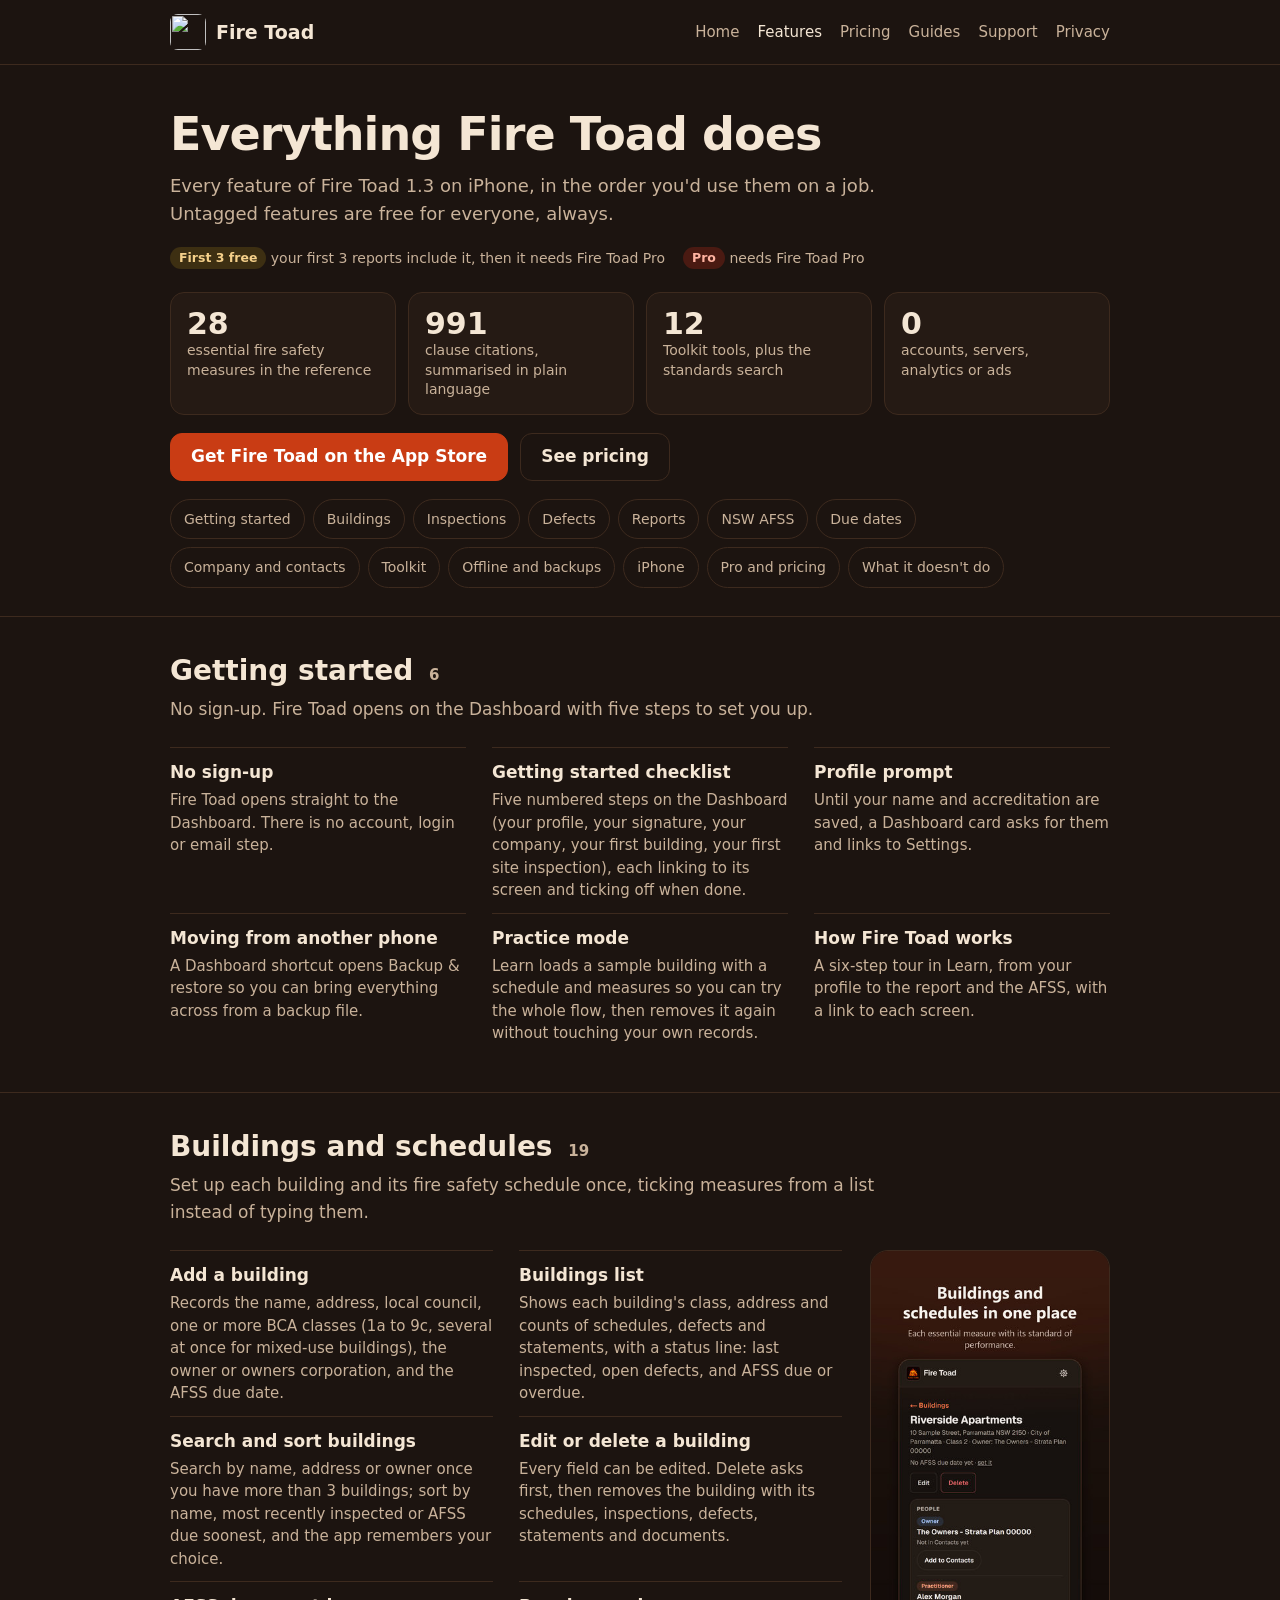
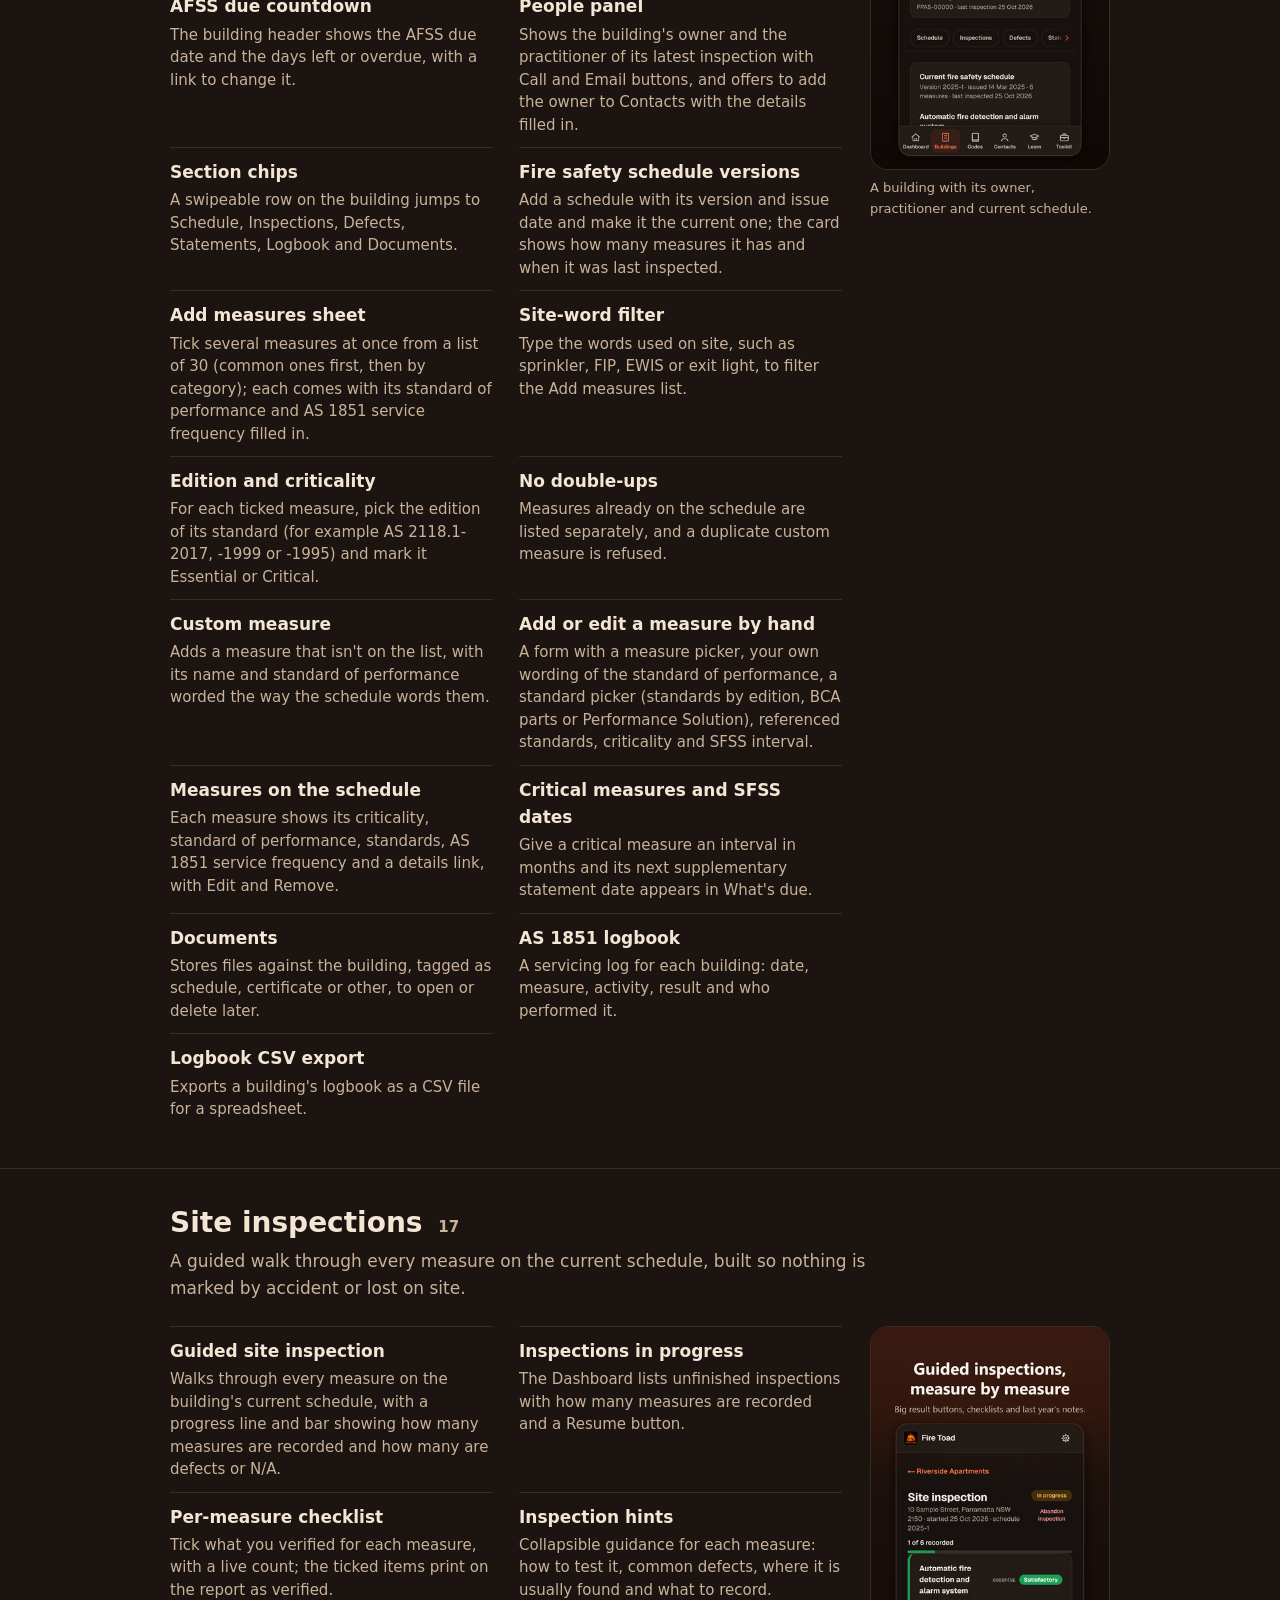
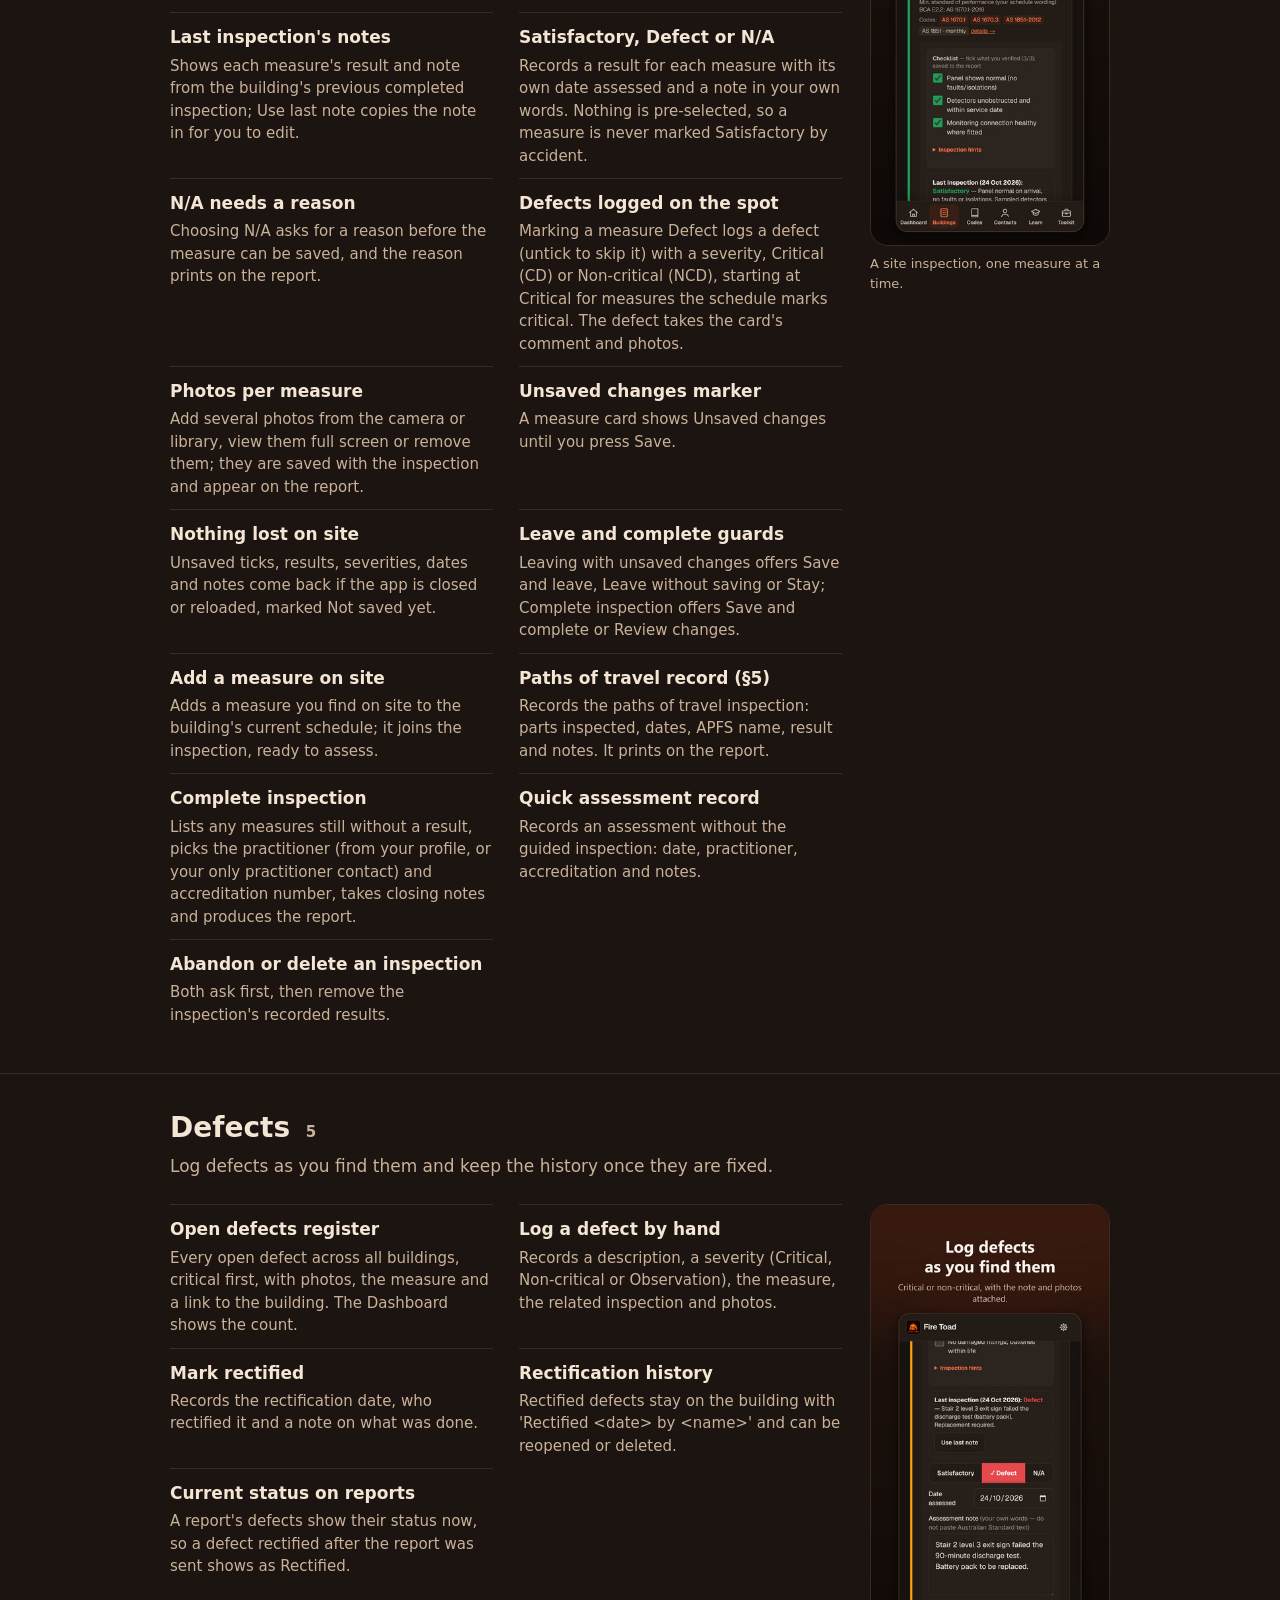
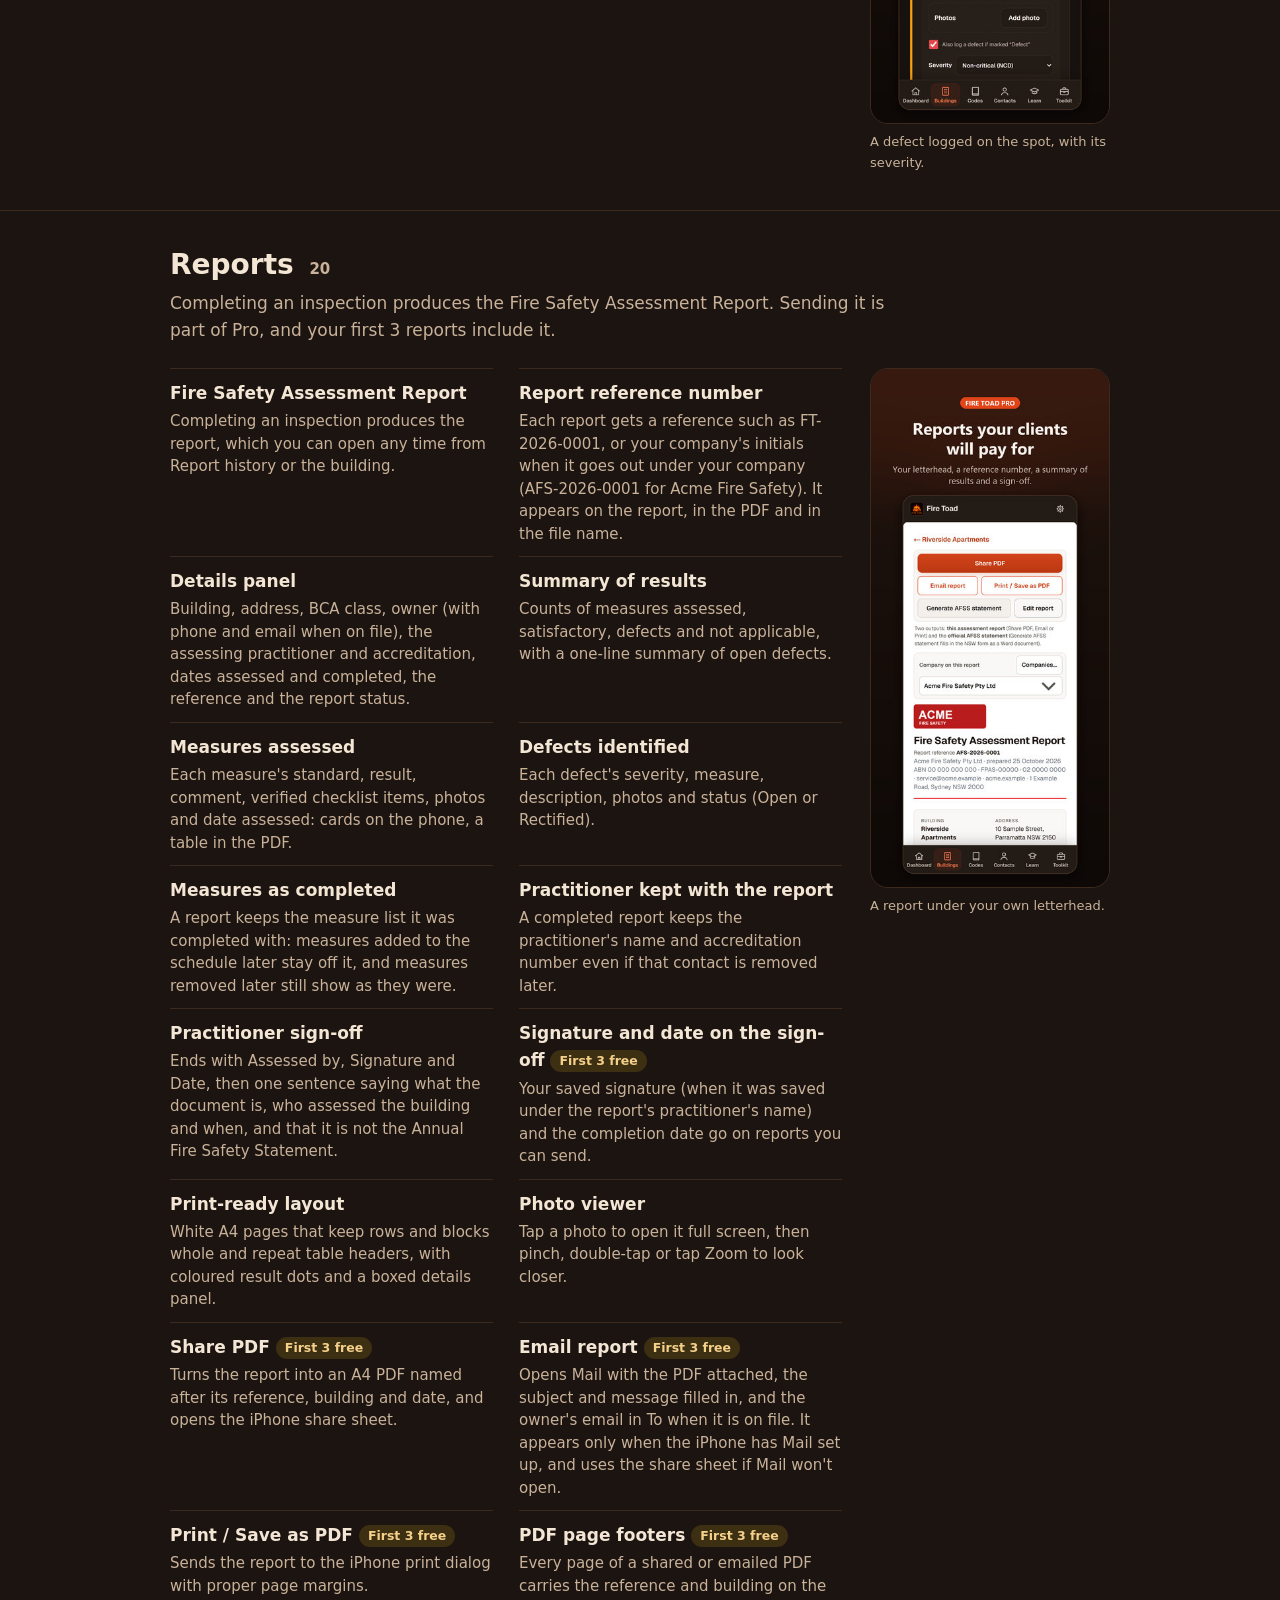
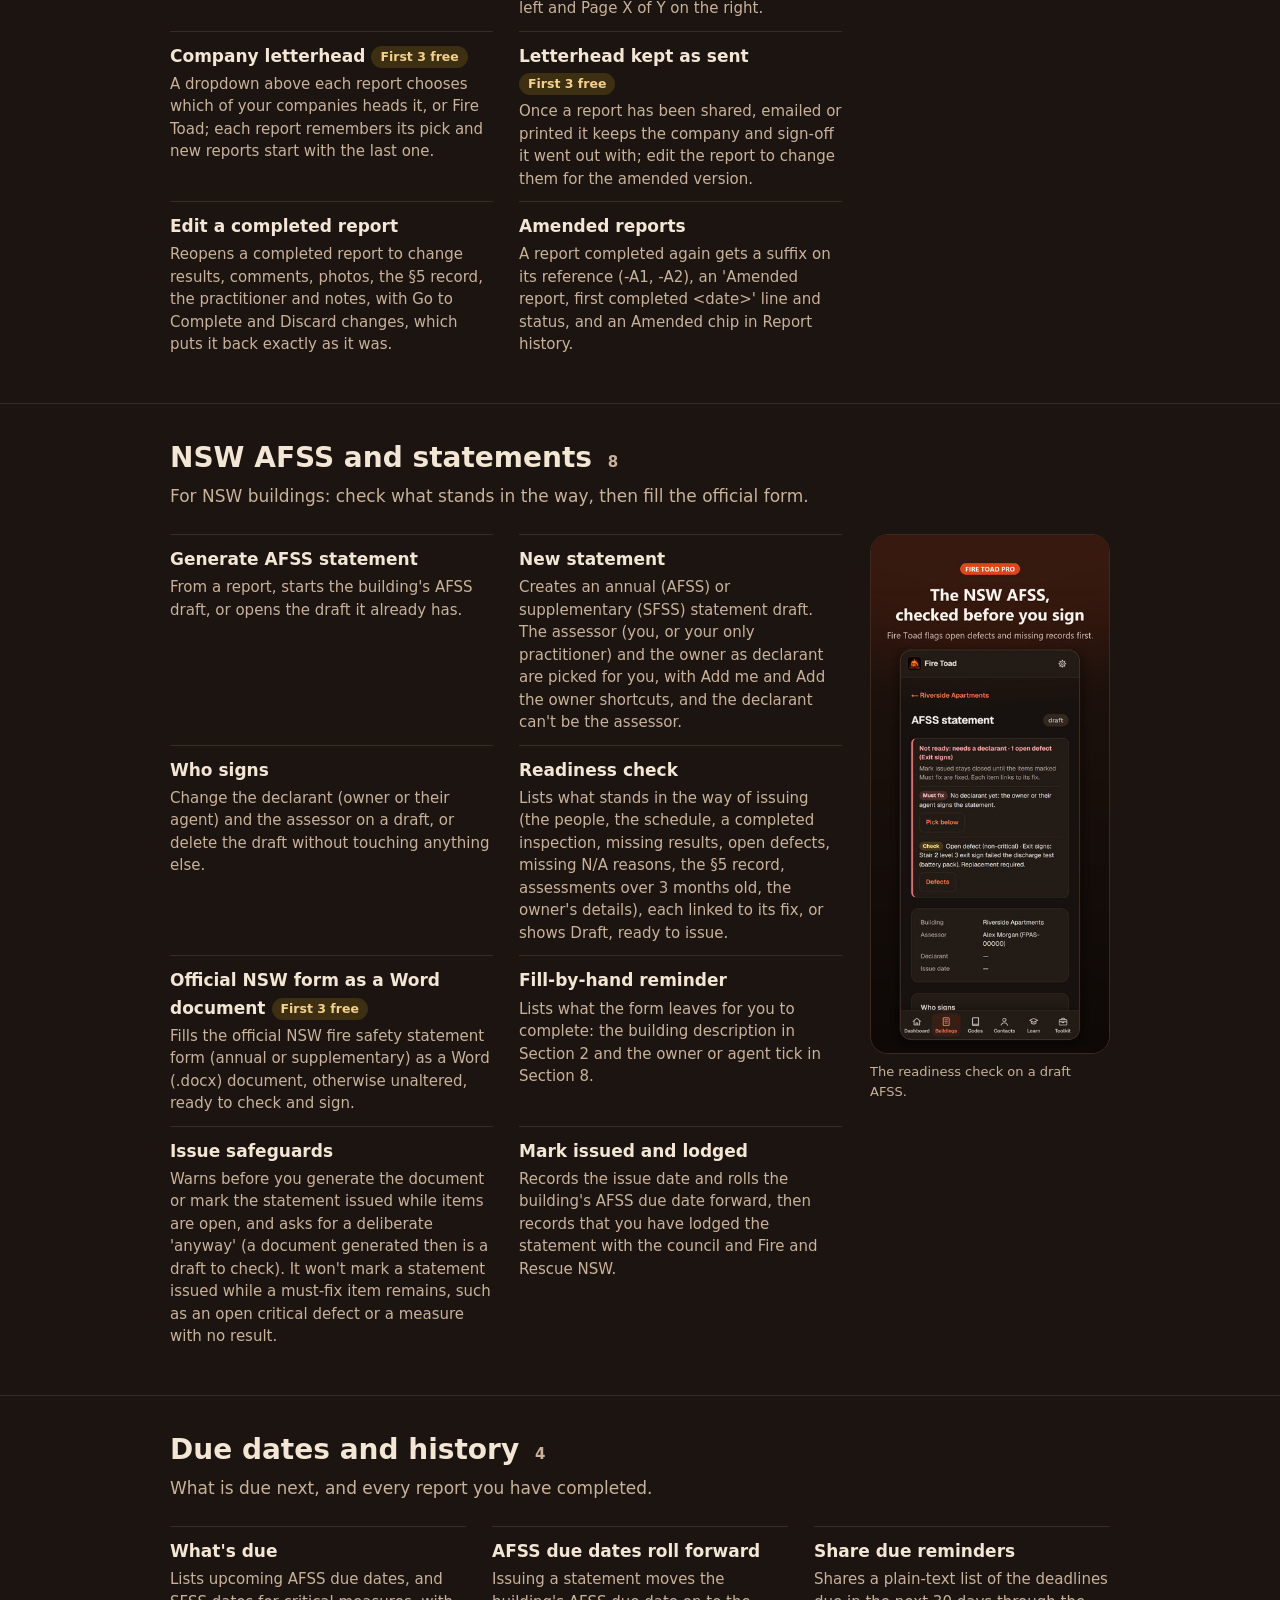
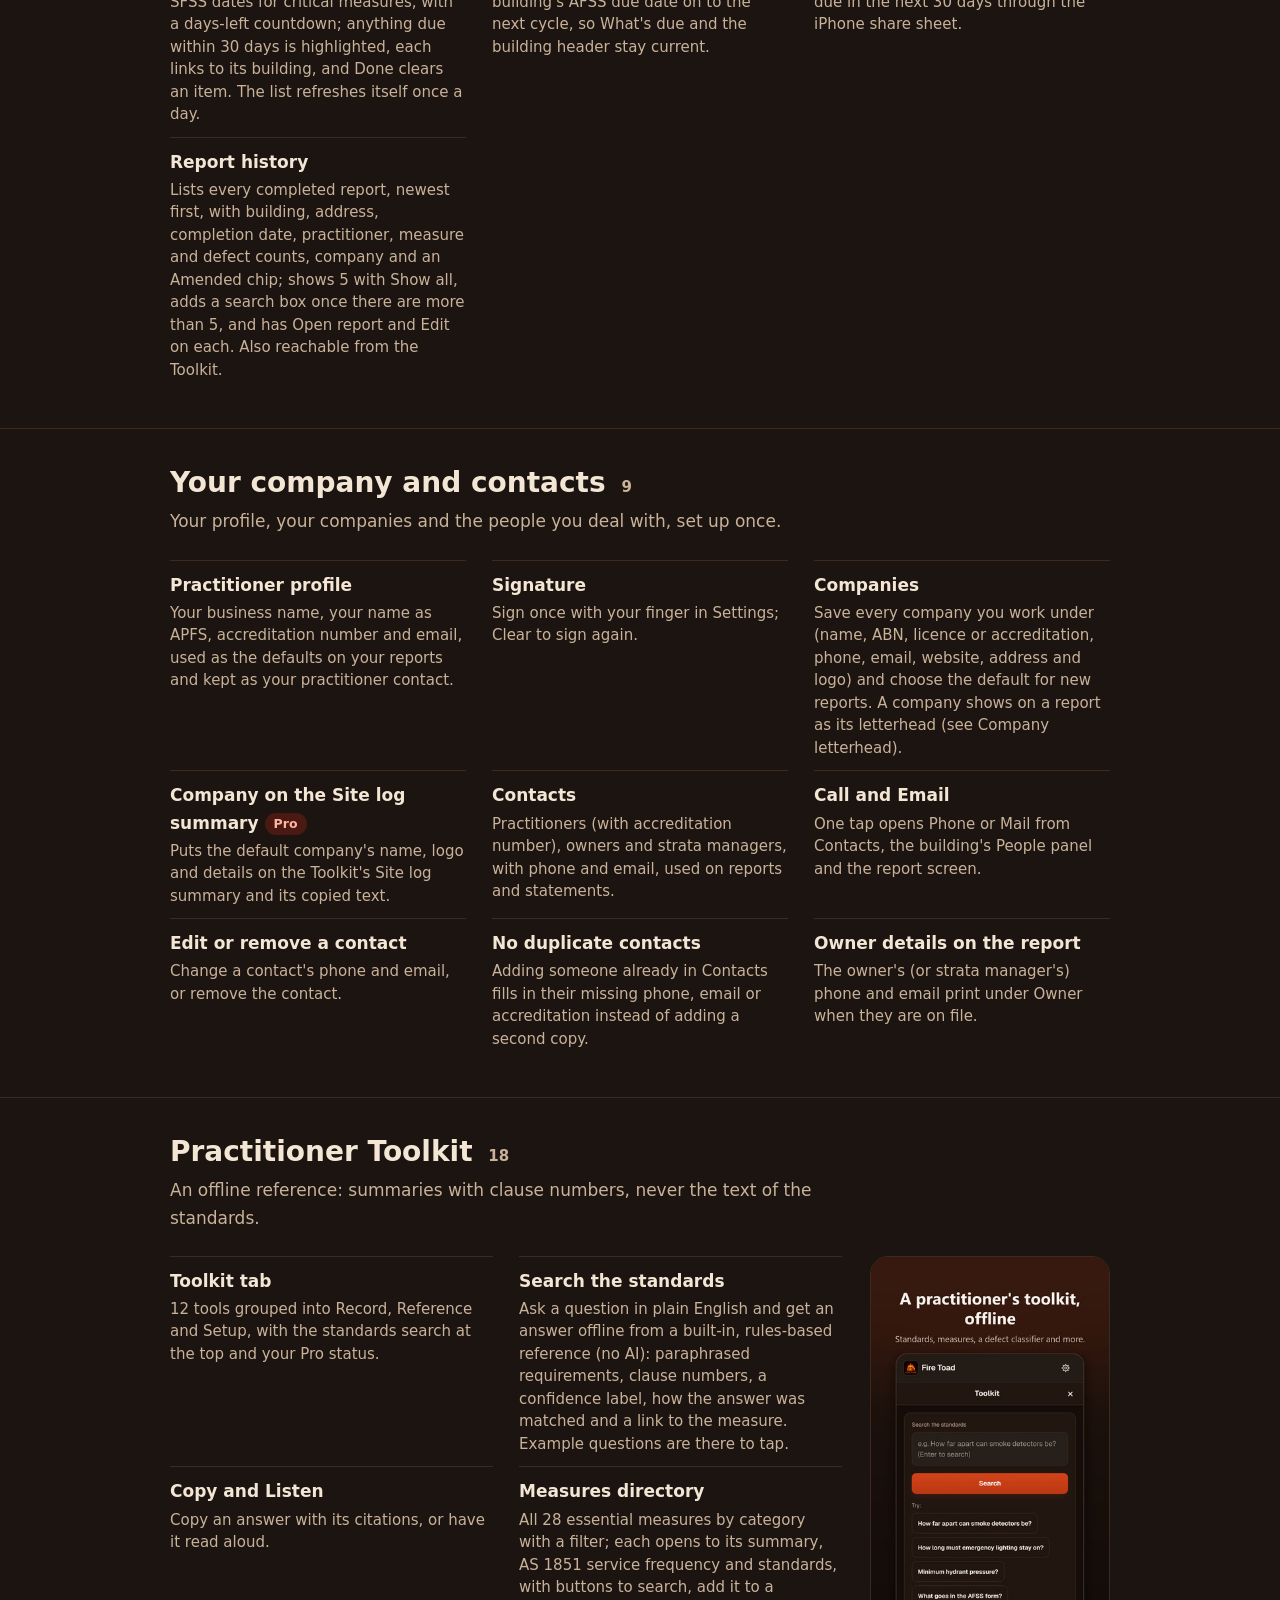
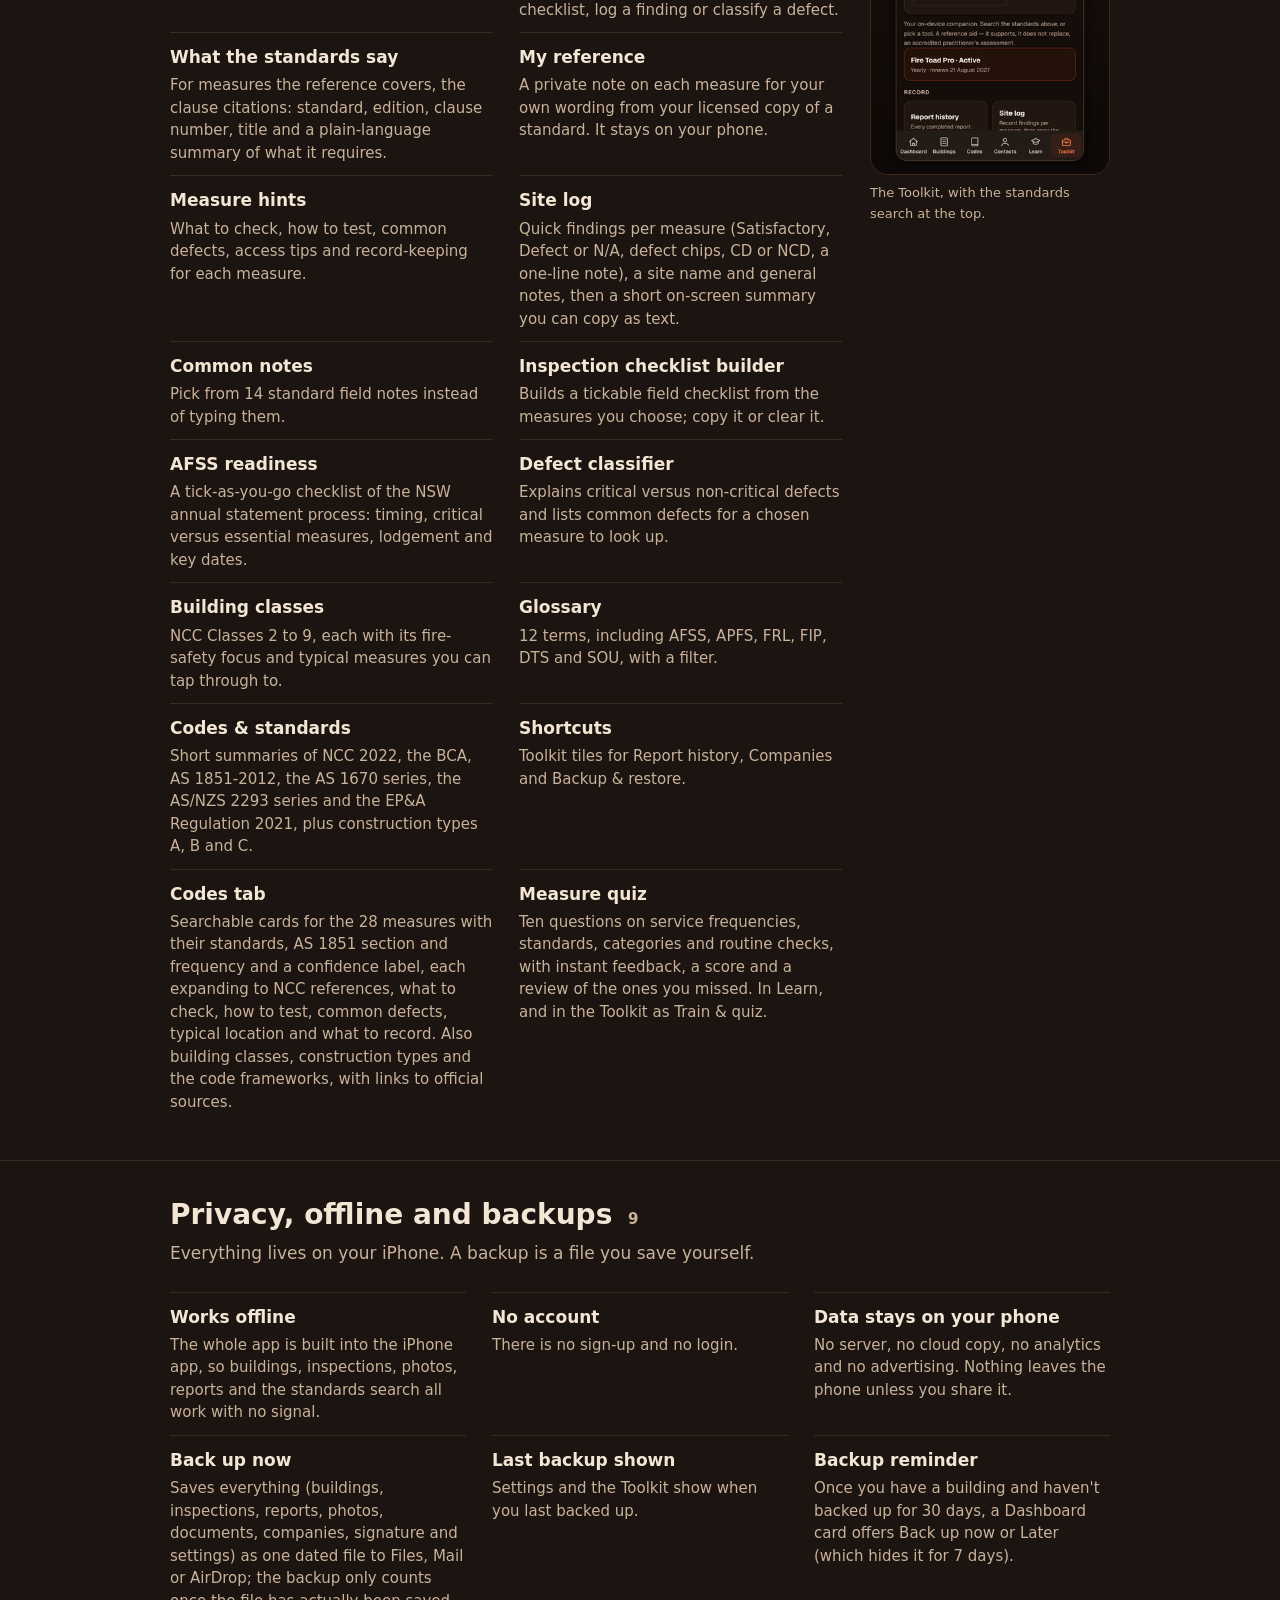
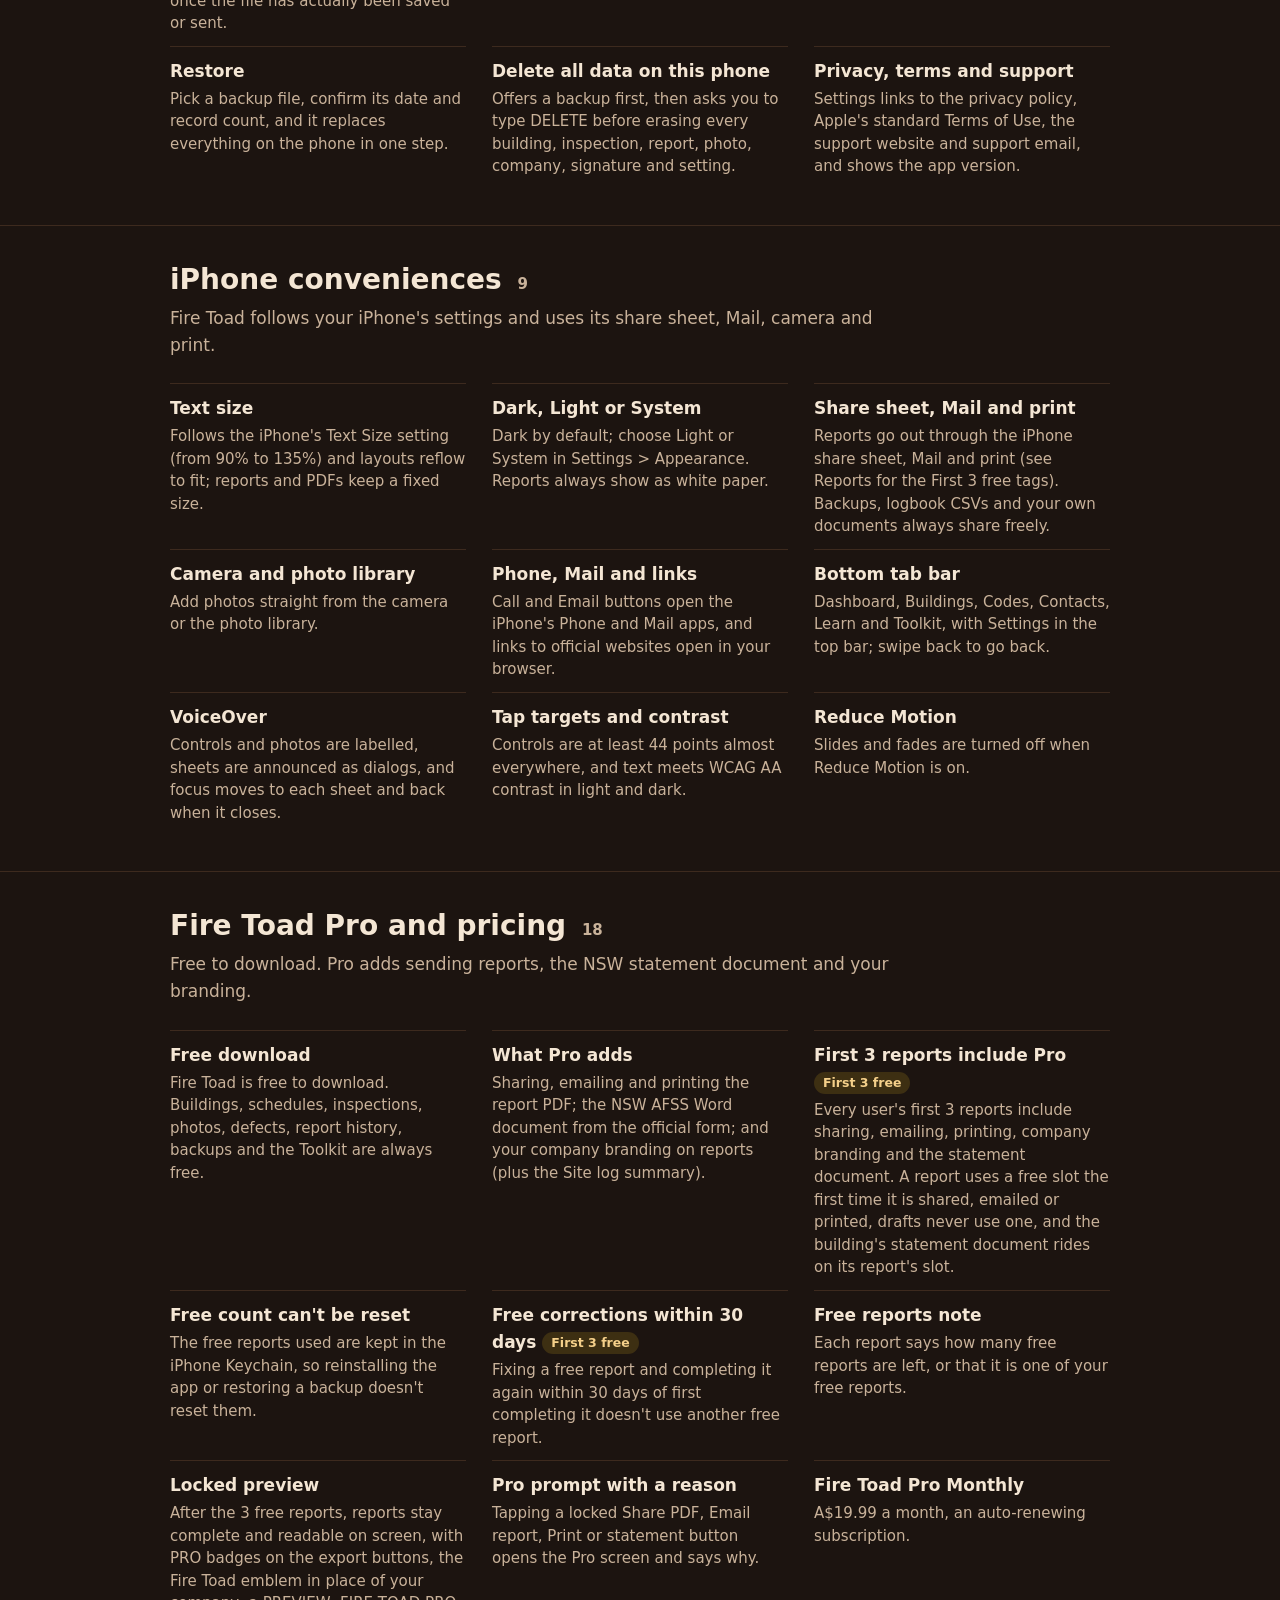
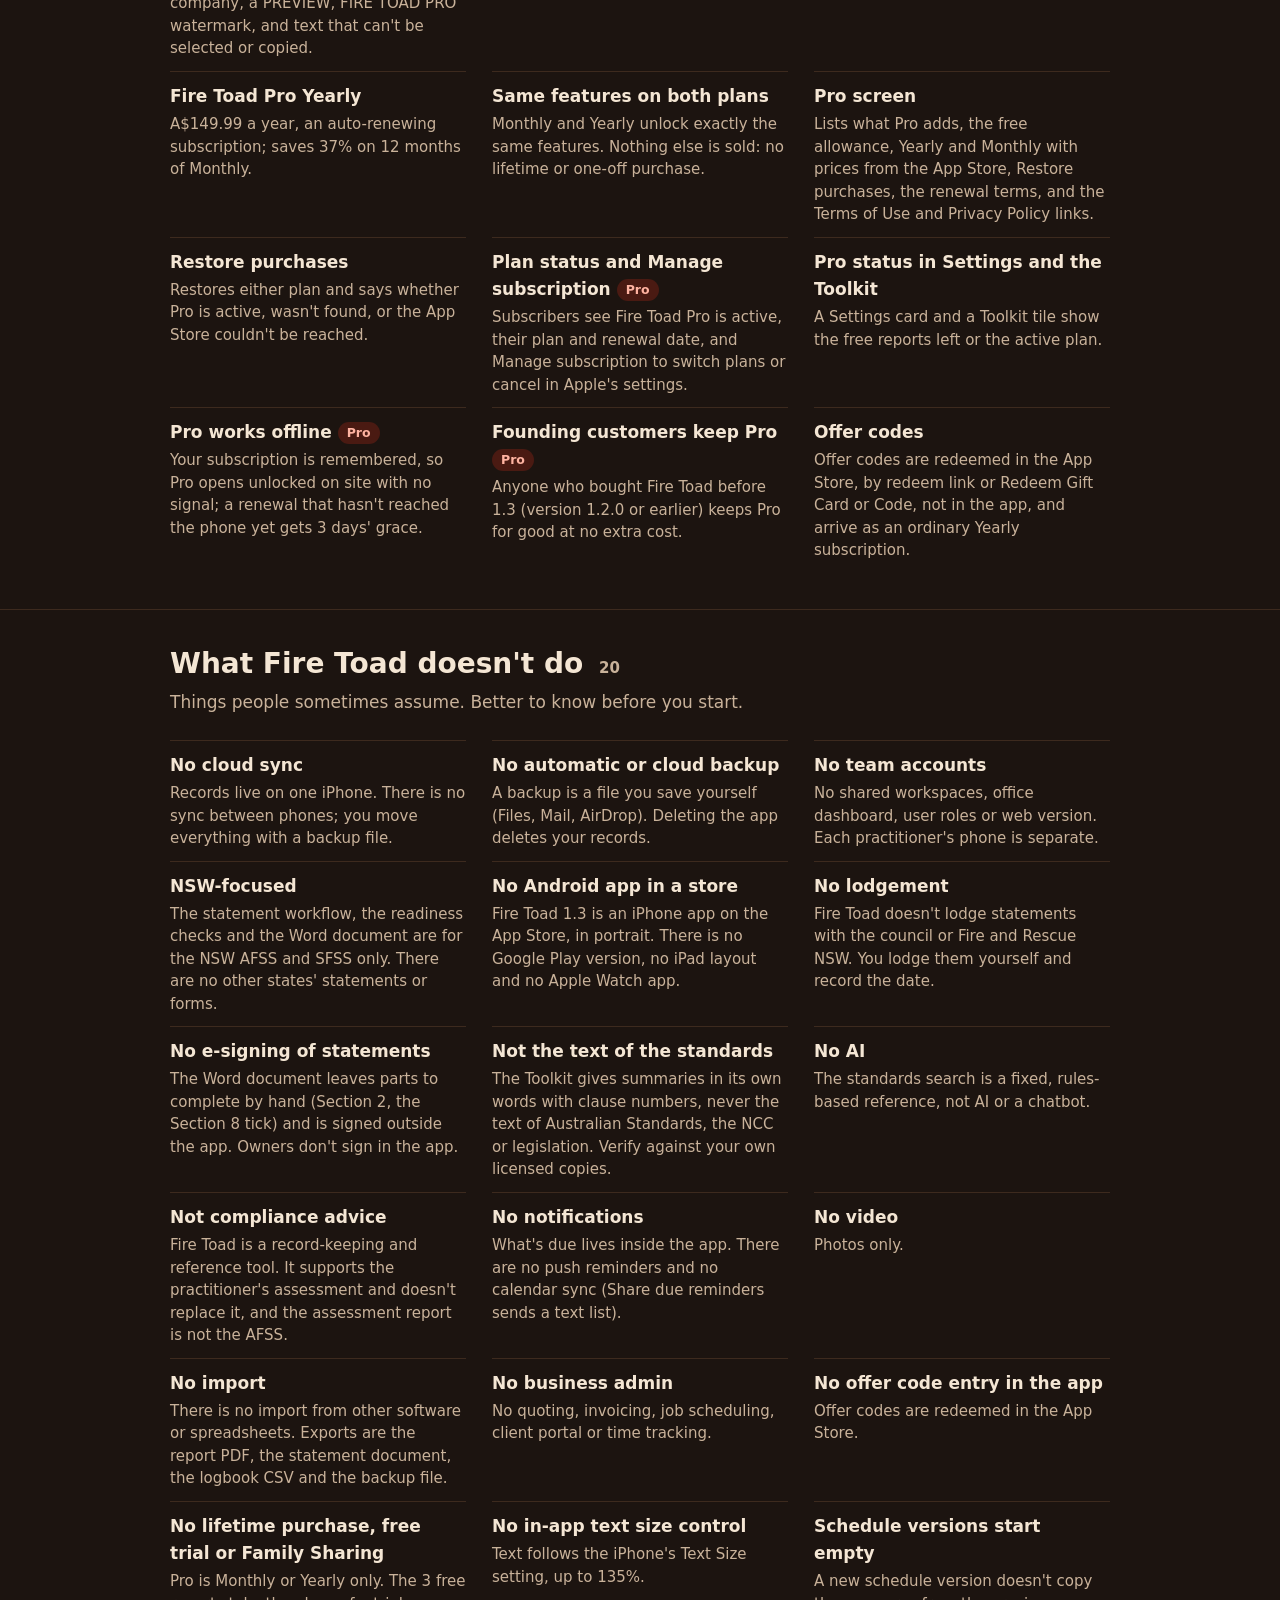
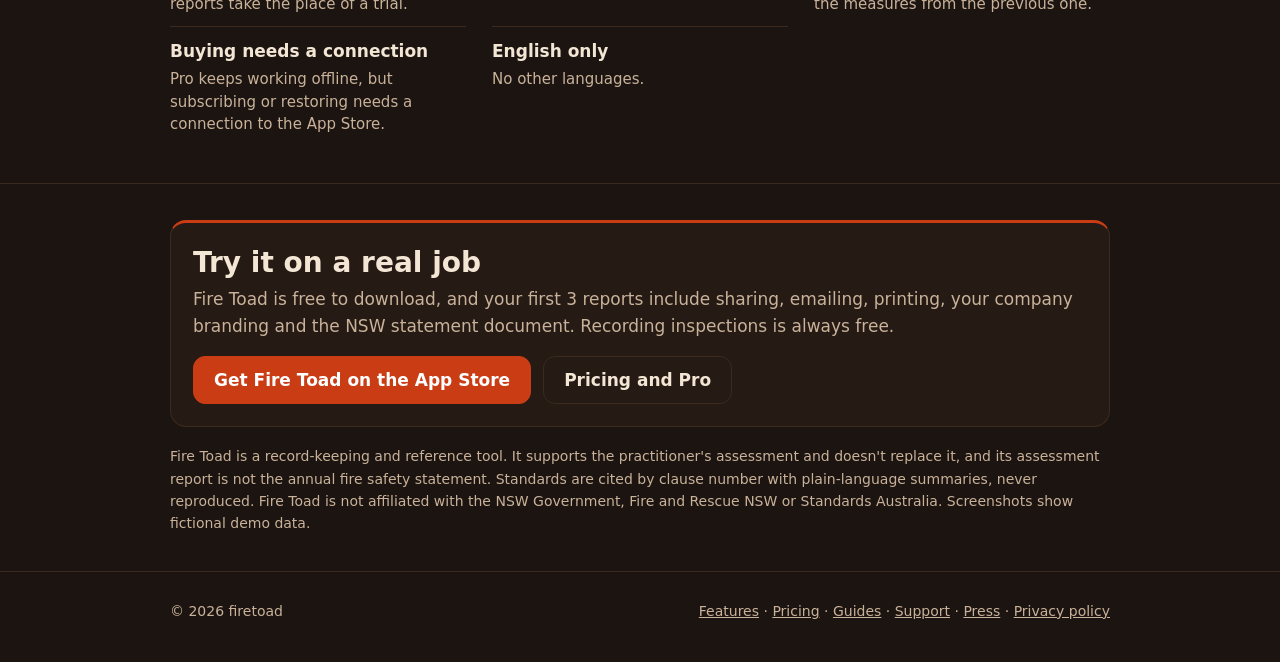
==== commit e800cb9c: "Developer and copyright holder: firetoad Co-Authored-By: Claude Opus 5.5 <noreply@anthropic.com>" ====
--- a/features/index.html
+++ b/features/index.html
@@ -452,7 +452,7 @@
 
 <footer class="bottom">
   <div class="wrap">
-    <span>© 2026 Fire Toad</span>
+    <span>© 2026 firetoad</span>
     <span><a href="./">Features</a> · <a href="../pricing/">Pricing</a> · <a href="../guides/">Guides</a> · <a href="../support/">Support</a> · <a href="../press/">Press</a> · <a href="../privacy/">Privacy policy</a></span>
   </div>
 </footer>
